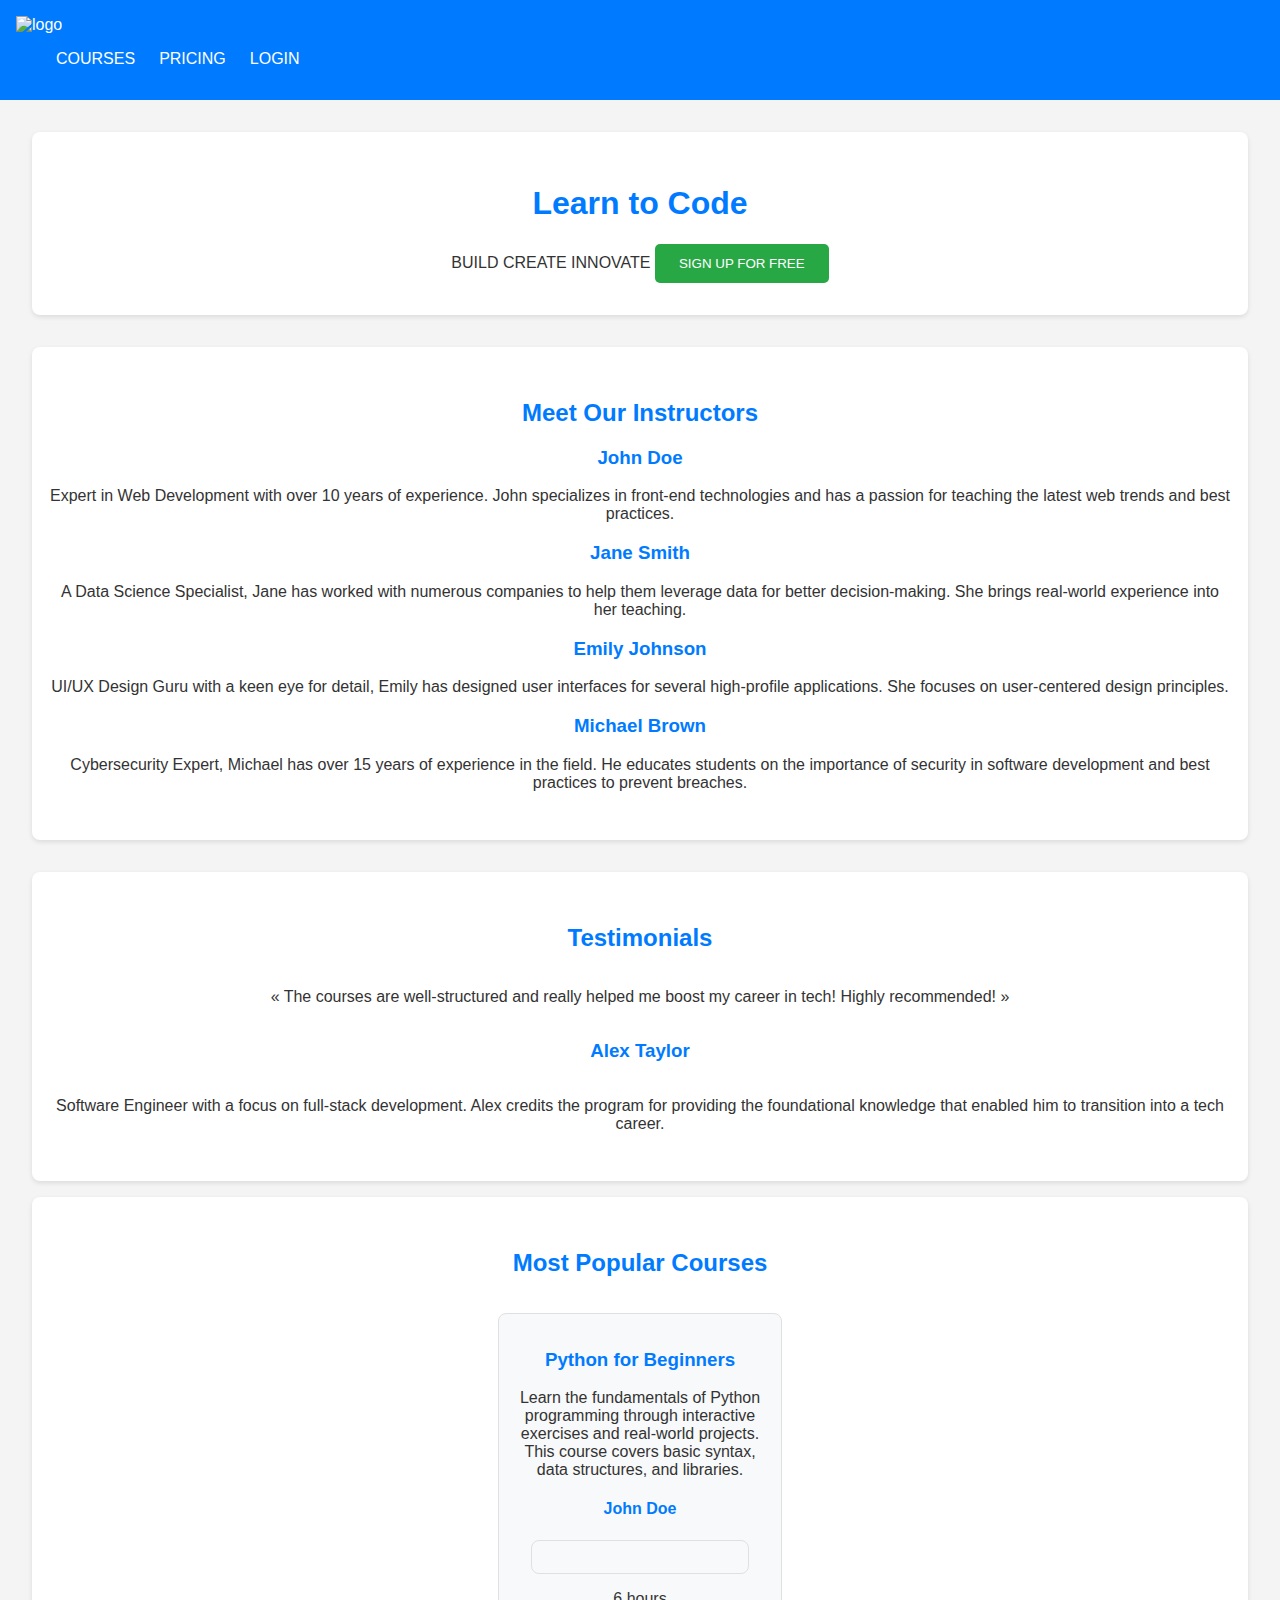
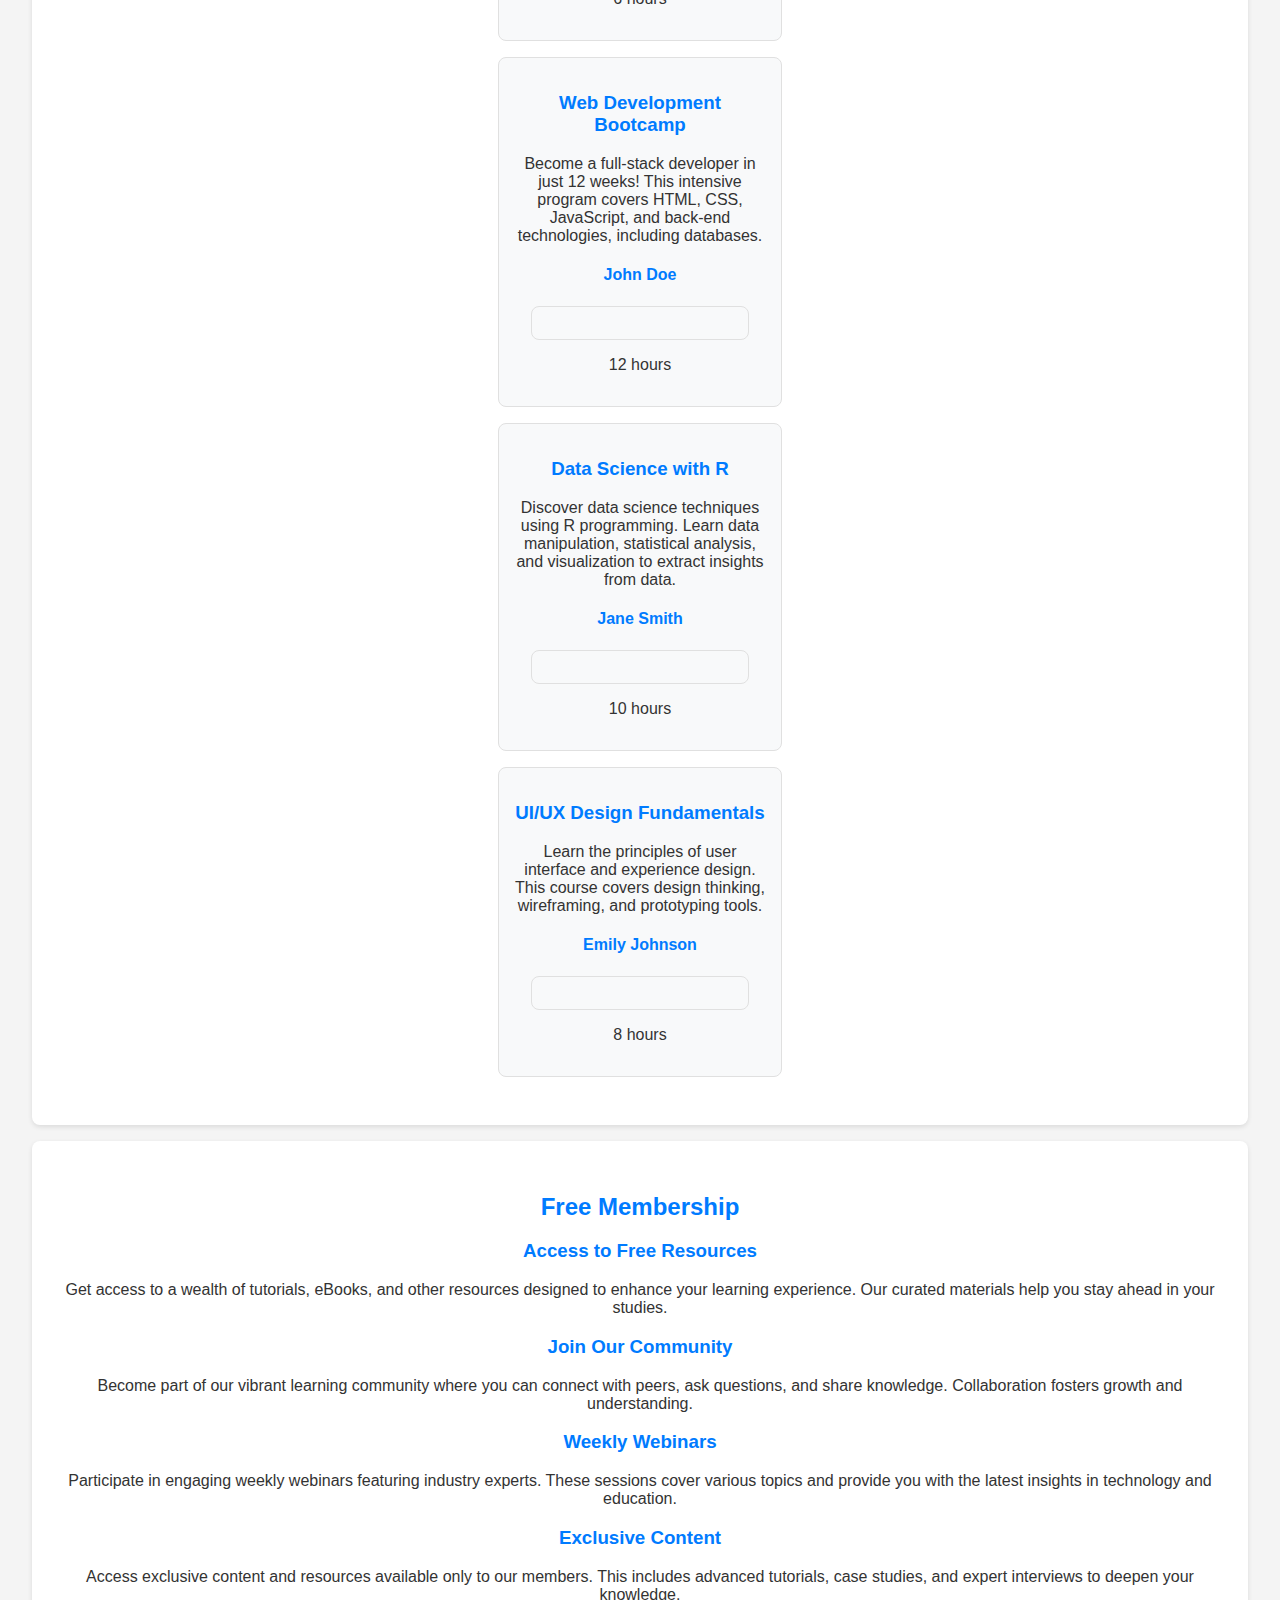
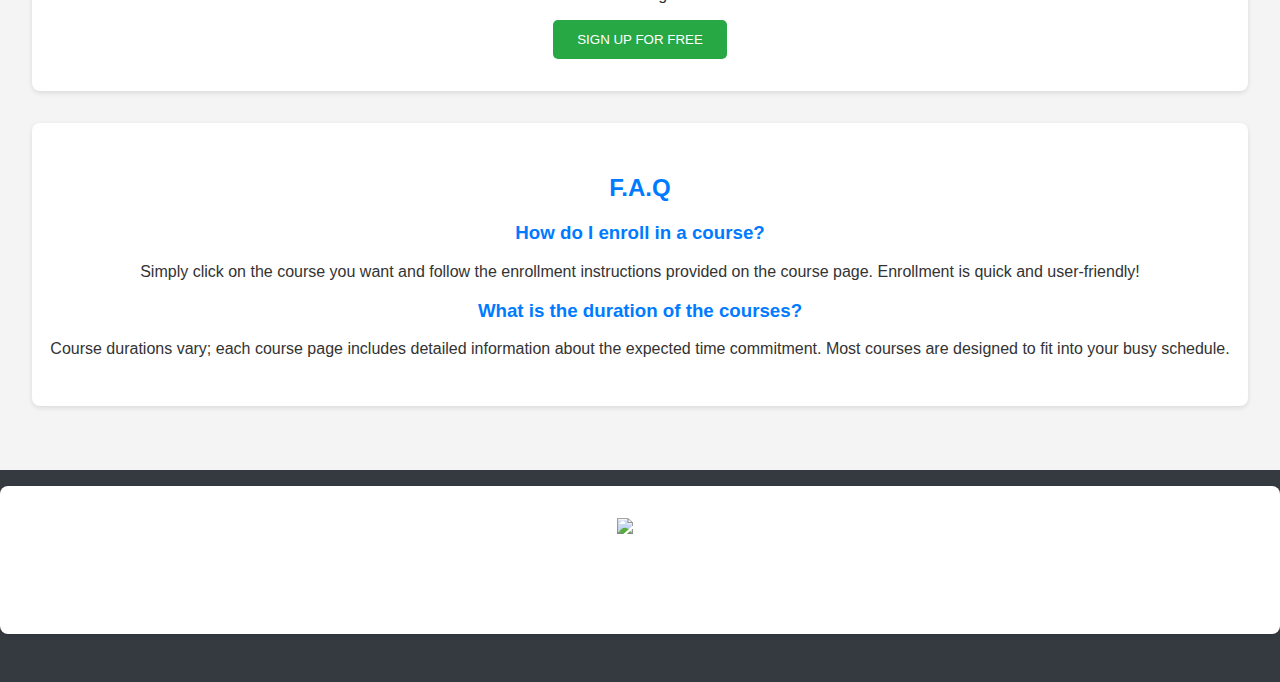
==== index.html @ 2de58767 "Add index.html and styles.css with initial styles" ====
<!DOCTYPE html>
<html lang="en">
<head>
    <meta charset="UTF-8">
    <meta name="viewport" content="width=device-width, initial-scale=1.0">
    <script src="https://kit.fontawesome.com/4a2b055604.js" crossorigin="anonymous"></script>
    <title>Software School</title>
    <link rel="stylesheet" href="styles.css"> <!-- Link to styles.css -->
</head>
<body>
    <header>
        <nav>
            <img src="https://fakeimg.pl/250x250?text=Sample+Logo" alt="logo">
            <ul>
                <li><a href="#">COURSES</a></li>
                <li><a href="#">PRICING</a></li>
                <li><a href="#">LOGIN</a></li>
            </ul>
        </nav>
    </header>

    <main>
        <section>
            <h1>Learn to Code</h1>
            <span>BUILD</span>
            <span>CREATE</span>
            <span>INNOVATE</span>
            <button class="cta-button">SIGN UP FOR FREE</button>
        </section>

        <section>
            <h2>Meet Our Instructors</h2>
            <div class="instructor-profiles">
                <div>
                    <h3>John Doe</h3>
                    <p>Expert in Web Development with over 10 years of experience. John specializes in front-end technologies and has a passion for teaching the latest web trends and best practices.</p>
                </div>
                <div>
                    <h3>Jane Smith</h3>
                    <p>A Data Science Specialist, Jane has worked with numerous companies to help them leverage data for better decision-making. She brings real-world experience into her teaching.</p>
                </div>
                <div>
                    <h3>Emily Johnson</h3>
                    <p>UI/UX Design Guru with a keen eye for detail, Emily has designed user interfaces for several high-profile applications. She focuses on user-centered design principles.</p>
                </div>
                <div>
                    <h3>Michael Brown</h3>
                    <p>Cybersecurity Expert, Michael has over 15 years of experience in the field. He educates students on the importance of security in software development and best practices to prevent breaches.</p>
                </div>
            </div>
        </section>

        <section class="testimonial">
            <h2>Testimonials</h2>
            <blockquote>« The courses are well-structured and really helped me boost my career in tech! Highly recommended! »</blockquote>
            <h3>Alex Taylor</h3>
            <p>Software Engineer with a focus on full-stack development. Alex credits the program for providing the foundational knowledge that enabled him to transition into a tech career.</p>
        </section>

        <section class="popular-tutorials">
            <h2>Most Popular Courses</h2>
            <div class="tutorials">
                <div>
                    <h3>Python for Beginners</h3>
                    <p>Learn the fundamentals of Python programming through interactive exercises and real-world projects. This course covers basic syntax, data structures, and libraries.</p>
                    <h4>John Doe</h4>
                    <div>
                        <i class="fa-solid fa-star"></i>
                        <i class="fa-solid fa-star"></i>
                        <i class="fa-solid fa-star"></i>
                        <i class="fa-solid fa-star"></i>
                        <i class="fa-solid fa-star"></i>
                    </div>
                    <p>6 hours</p>
                </div>
                <div>
                    <h3>Web Development Bootcamp</h3>
                    <p>Become a full-stack developer in just 12 weeks! This intensive program covers HTML, CSS, JavaScript, and back-end technologies, including databases.</p>
                    <h4>John Doe</h4>
                    <div>
                        <i class="fa-solid fa-star"></i>
                        <i class="fa-solid fa-star"></i>
                        <i class="fa-solid fa-star"></i>
                        <i class="fa-solid fa-star"></i>
                        <i class="fa-solid fa-star"></i>
                    </div>
                    <p>12 hours</p>
                </div>
                <div>
                    <h3>Data Science with R</h3>
                    <p>Discover data science techniques using R programming. Learn data manipulation, statistical analysis, and visualization to extract insights from data.</p>
                    <h4>Jane Smith</h4>
                    <div>
                        <i class="fa-solid fa-star"></i>
                        <i class="fa-solid fa-star"></i>
                        <i class="fa-solid fa-star"></i>
                        <i class="fa-solid fa-star"></i>
                        <i class="fa-solid fa-star"></i>
                    </div>
                    <p>10 hours</p>
                </div>
                <div>
                    <h3>UI/UX Design Fundamentals</h3>
                    <p>Learn the principles of user interface and experience design. This course covers design thinking, wireframing, and prototyping tools.</p>
                    <h4>Emily Johnson</h4>
                    <div>
                        <i class="fa-solid fa-star"></i>
                        <i class="fa-solid fa-star"></i>
                        <i class="fa-solid fa-star"></i>
                        <i class="fa-solid fa-star"></i>
                        <i class="fa-solid fa-star"></i>
                    </div>
                    <p>8 hours</p>
                </div>
            </div>
        </section>

        <section>
            <h2>Free Membership</h2>
            <div>
                <h3>Access to Free Resources</h3>
                <p>Get access to a wealth of tutorials, eBooks, and other resources designed to enhance your learning experience. Our curated materials help you stay ahead in your studies.</p>
            </div>
            <div>
                <h3>Join Our Community</h3>
                <p>Become part of our vibrant learning community where you can connect with peers, ask questions, and share knowledge. Collaboration fosters growth and understanding.</p>
            </div>
            <div>
                <h3>Weekly Webinars</h3>
                <p>Participate in engaging weekly webinars featuring industry experts. These sessions cover various topics and provide you with the latest insights in technology and education.</p>
            </div>
            <div>
                <h3>Exclusive Content</h3>
                <p>Access exclusive content and resources available only to our members. This includes advanced tutorials, case studies, and expert interviews to deepen your knowledge.</p>
            </div>
            <button class="cta-button">SIGN UP FOR FREE</button>
        </section>

        <section>
            <h2>F.A.Q</h2>
            <div>
                <div>
                    <h3>How do I enroll in a course?</h3>
                    <p>Simply click on the course you want and follow the enrollment instructions provided on the course page. Enrollment is quick and user-friendly!</p>
                </div>
                <div>
                    <h3>What is the duration of the courses?</h3>
                    <p>Course durations vary; each course page includes detailed information about the expected time commitment. Most courses are designed to fit into your busy schedule.</p>
                </div>
            </div>
        </section>
    </main>

    <footer>
        <section>
            <div>
                <img src="https://fakeimg.pl/250x250?text=Sample+Logo" alt="logo">
                <div class="social-icons">
                    <i class="fa-brands fa-facebook"></i>
                    <i class="fa-brands fa-twitter"></i>
                    <i class="fa-brands fa-instagram"></i>
                </div>
            </div>
            <p>© Software School 2020</p>
        </section>
    </footer>
</body>
</html>
---- styles.css ----
/* Global Styles */
body {
    font-family: 'Source Sans Pro', sans-serif;
    margin: 0;
    padding: 0;
    background-color: #f4f4f4;
    color: #333;
}

h1, h2, h3, h4 {
    color: #007bff; /* Heading color */
}

/* Header Styles */
header {
    display: flex;
    justify-content: space-between;
    align-items: center;
    padding: 1rem;
    background-color: #007bff; /* Header background */
    color: white;
}

nav ul {
    list-style: none;
    display: flex;
    gap: 1.5rem;
}

nav a {
    text-decoration: none;
    color: white; /* Links color */
    transition: color 0.3s;
}

nav a:hover {
    color: #f8f9fa; /* Hover color */
}

/* Main Section Styles */
main {
    padding: 2rem;
}

/* Section Styles */
section {
    padding: 2rem 1rem;
    text-align: center;
    background-color: white;
    border-radius: 8px;
    box-shadow: 0 2px 5px rgba(0, 0, 0, 0.1);
    margin-bottom: 2rem;
}

/* Call to Action Button Styles */
.cta-button {
    background-color: #28a745; /* Button background */
    color: white;
    padding: 0.75rem 1.5rem;
    border: none;
    border-radius: 5px;
    cursor: pointer;
    transition: background-color 0.3s, transform 0.2s;
}

.cta-button:hover {
    background-color: #218838; /* Button hover color */
    transform: scale(1.05); /* Scaling effect */
}

/* Testimonial and Popular Courses Styles */
.testimonial, .popular-tutorials {
    display: flex;
    flex-direction: column;
    align-items: center;
    margin: 1rem 0;
}

.popular-tutorials {
    flex-wrap: wrap;
}

.tutorials div {
    max-width: 250px;
    margin: 1rem;
    padding: 1rem;
    border: 1px solid #e0e0e0;
    border-radius: 8px;
    background-color: #f8f9fa; /* Light background for tutorials */
    transition: transform 0.2s;
}

.tutorials div:hover {
    transform: scale(1.03); /* Hover scaling for tutorial boxes */
}

/* Footer Styles */
footer {
    background-color: #343a40; /* Footer background */
    color: white;
    text-align: center;
    padding: 1rem 0;
}

/* Social Icons Styles */
.social-icons {
    display: flex;
    justify-content: center;
    gap: 1rem;
    margin: 1rem 0;
}

.social-icons i {
    color: white; /* Icon color */
    transition: color 0.3s;
}

.social-icons i:hover {
    color: #007bff; /* Icon hover effect */
}

/* Responsive Styles */
@media (max-width: 600px) {
    header {
        flex-direction: column;
        align-items: flex-start;
    }

    nav ul {
        flex-direction: column;
        gap: 0.5rem;
    }

    .tutorials {
        flex-direction: column;
        align-items: center;
    }
}
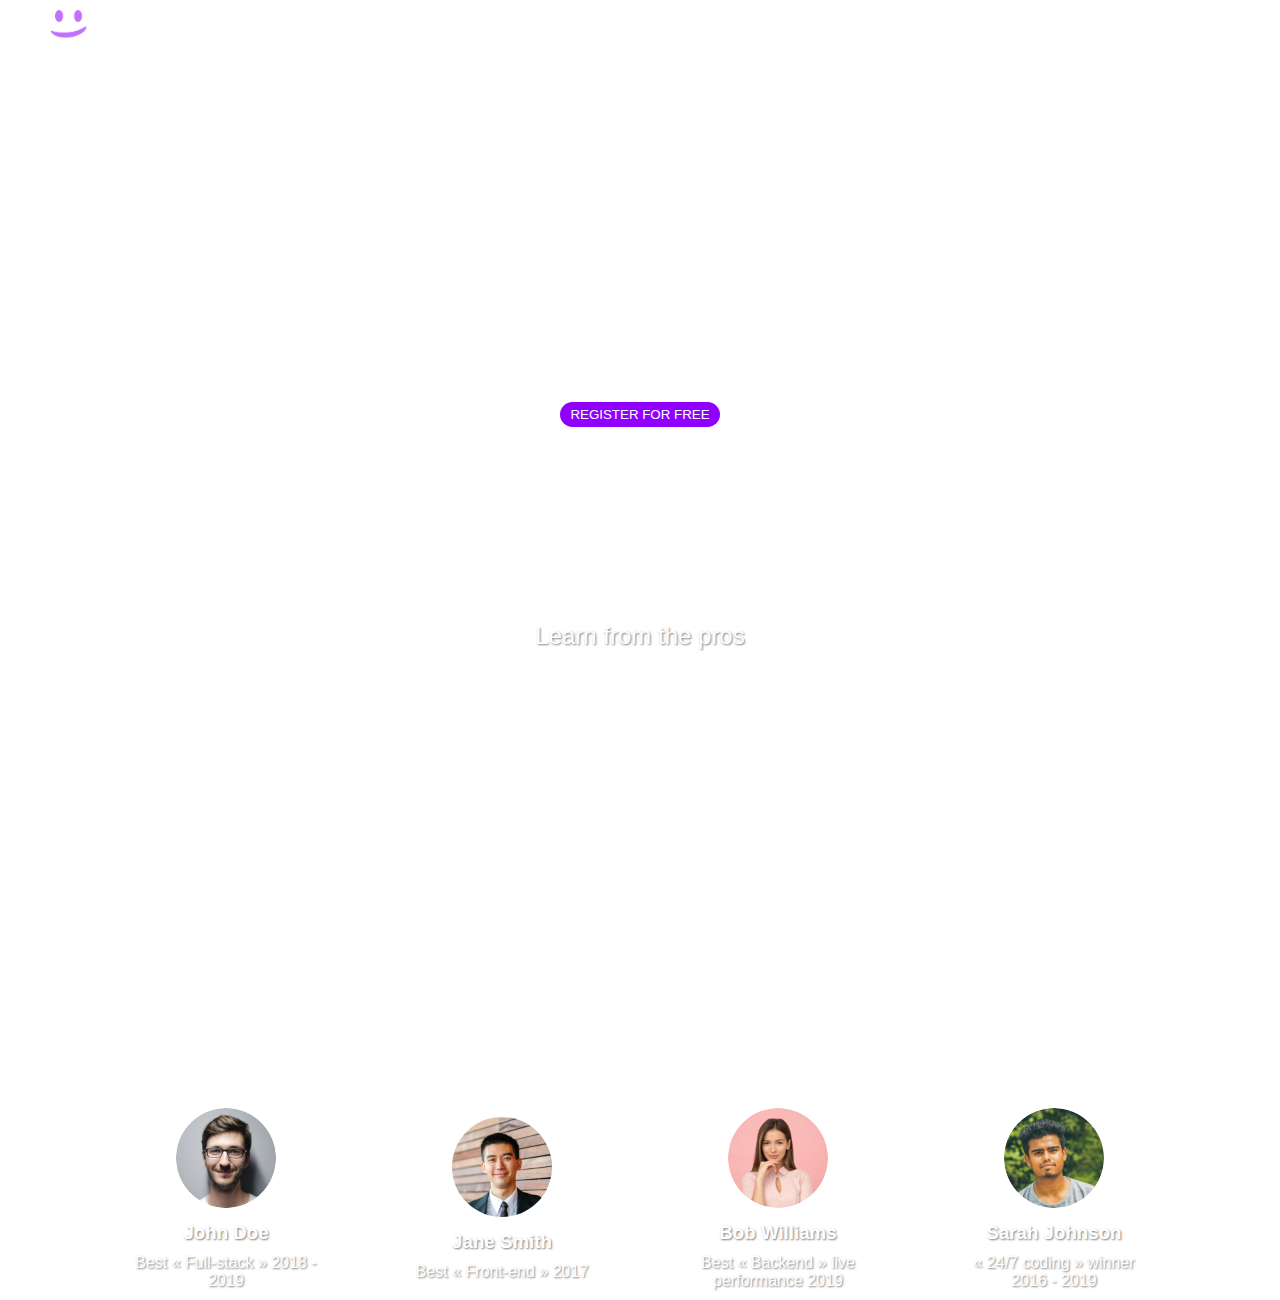
==== commit f4dd99af: "Add styles.css for project" ====
--- a/index.html
+++ b/index.html
@@ -1,168 +1,115 @@
 <!DOCTYPE html>
+
 <html lang="en">
+
 <head>
-    <meta charset="UTF-8">
-    <meta name="viewport" content="width=device-width, initial-scale=1.0">
-    <script src="https://kit.fontawesome.com/4a2b055604.js" crossorigin="anonymous"></script>
-    <title>Software School</title>
-    <link rel="stylesheet" href="styles.css"> <!-- Link to styles.css -->
+
+<meta charset="UTF-8">
+
+<meta name="viewport" content="width=device-width, initial-scale=1.0">
+
+<title>Software School</title>
+
+<link rel="stylesheet" href="https://cdnjs.cloudflare.com/ajax/libs/font-awesome/6.1.1/css/all.min.css">
+<link rel="stylesheet" href="styles.css">
 </head>
+
 <body>
-    <header>
-        <nav>
-            <img src="https://fakeimg.pl/250x250?text=Sample+Logo" alt="logo">
-            <ul>
-                <li><a href="#">COURSES</a></li>
-                <li><a href="#">PRICING</a></li>
-                <li><a href="#">LOGIN</a></li>
-            </ul>
-        </nav>
-    </header>
 
-    <main>
-        <section>
-            <h1>Learn to Code</h1>
-            <span>BUILD</span>
-            <span>CREATE</span>
-            <span>INNOVATE</span>
-            <button class="cta-button">SIGN UP FOR FREE</button>
-        </section>
+<header>
 
-        <section>
-            <h2>Meet Our Instructors</h2>
-            <div class="instructor-profiles">
-                <div>
-                    <h3>John Doe</h3>
-                    <p>Expert in Web Development with over 10 years of experience. John specializes in front-end technologies and has a passion for teaching the latest web trends and best practices.</p>
-                </div>
-                <div>
-                    <h3>Jane Smith</h3>
-                    <p>A Data Science Specialist, Jane has worked with numerous companies to help them leverage data for better decision-making. She brings real-world experience into her teaching.</p>
-                </div>
-                <div>
-                    <h3>Emily Johnson</h3>
-                    <p>UI/UX Design Guru with a keen eye for detail, Emily has designed user interfaces for several high-profile applications. She focuses on user-centered design principles.</p>
-                </div>
-                <div>
-                    <h3>Michael Brown</h3>
-                    <p>Cybersecurity Expert, Michael has over 15 years of experience in the field. He educates students on the importance of security in software development and best practices to prevent breaches.</p>
-                </div>
-            </div>
-        </section>
+<div class="logo">
 
-        <section class="testimonial">
-            <h2>Testimonials</h2>
-            <blockquote>« The courses are well-structured and really helped me boost my career in tech! Highly recommended! »</blockquote>
-            <h3>Alex Taylor</h3>
-            <p>Software Engineer with a focus on full-stack development. Alex credits the program for providing the foundational knowledge that enabled him to transition into a tech career.</p>
-        </section>
+<img src="images/smile.png" alt=" logo for softwareschool">
 
-        <section class="popular-tutorials">
-            <h2>Most Popular Courses</h2>
-            <div class="tutorials">
-                <div>
-                    <h3>Python for Beginners</h3>
-                    <p>Learn the fundamentals of Python programming through interactive exercises and real-world projects. This course covers basic syntax, data structures, and libraries.</p>
-                    <h4>John Doe</h4>
-                    <div>
-                        <i class="fa-solid fa-star"></i>
-                        <i class="fa-solid fa-star"></i>
-                        <i class="fa-solid fa-star"></i>
-                        <i class="fa-solid fa-star"></i>
-                        <i class="fa-solid fa-star"></i>
-                    </div>
-                    <p>6 hours</p>
-                </div>
-                <div>
-                    <h3>Web Development Bootcamp</h3>
-                    <p>Become a full-stack developer in just 12 weeks! This intensive program covers HTML, CSS, JavaScript, and back-end technologies, including databases.</p>
-                    <h4>John Doe</h4>
-                    <div>
-                        <i class="fa-solid fa-star"></i>
-                        <i class="fa-solid fa-star"></i>
-                        <i class="fa-solid fa-star"></i>
-                        <i class="fa-solid fa-star"></i>
-                        <i class="fa-solid fa-star"></i>
-                    </div>
-                    <p>12 hours</p>
-                </div>
-                <div>
-                    <h3>Data Science with R</h3>
-                    <p>Discover data science techniques using R programming. Learn data manipulation, statistical analysis, and visualization to extract insights from data.</p>
-                    <h4>Jane Smith</h4>
-                    <div>
-                        <i class="fa-solid fa-star"></i>
-                        <i class="fa-solid fa-star"></i>
-                        <i class="fa-solid fa-star"></i>
-                        <i class="fa-solid fa-star"></i>
-                        <i class="fa-solid fa-star"></i>
-                    </div>
-                    <p>10 hours</p>
-                </div>
-                <div>
-                    <h3>UI/UX Design Fundamentals</h3>
-                    <p>Learn the principles of user interface and experience design. This course covers design thinking, wireframing, and prototyping tools.</p>
-                    <h4>Emily Johnson</h4>
-                    <div>
-                        <i class="fa-solid fa-star"></i>
-                        <i class="fa-solid fa-star"></i>
-                        <i class="fa-solid fa-star"></i>
-                        <i class="fa-solid fa-star"></i>
-                        <i class="fa-solid fa-star"></i>
-                    </div>
-                    <p>8 hours</p>
-                </div>
-            </div>
-        </section>
+<h1>Software School</h1>
 
-        <section>
-            <h2>Free Membership</h2>
-            <div>
-                <h3>Access to Free Resources</h3>
-                <p>Get access to a wealth of tutorials, eBooks, and other resources designed to enhance your learning experience. Our curated materials help you stay ahead in your studies.</p>
-            </div>
-            <div>
-                <h3>Join Our Community</h3>
-                <p>Become part of our vibrant learning community where you can connect with peers, ask questions, and share knowledge. Collaboration fosters growth and understanding.</p>
-            </div>
-            <div>
-                <h3>Weekly Webinars</h3>
-                <p>Participate in engaging weekly webinars featuring industry experts. These sessions cover various topics and provide you with the latest insights in technology and education.</p>
-            </div>
-            <div>
-                <h3>Exclusive Content</h3>
-                <p>Access exclusive content and resources available only to our members. This includes advanced tutorials, case studies, and expert interviews to deepen your knowledge.</p>
-            </div>
-            <button class="cta-button">SIGN UP FOR FREE</button>
-        </section>
+</div>
 
-        <section>
-            <h2>F.A.Q</h2>
-            <div>
-                <div>
-                    <h3>How do I enroll in a course?</h3>
-                    <p>Simply click on the course you want and follow the enrollment instructions provided on the course page. Enrollment is quick and user-friendly!</p>
-                </div>
-                <div>
-                    <h3>What is the duration of the courses?</h3>
-                    <p>Course durations vary; each course page includes detailed information about the expected time commitment. Most courses are designed to fit into your busy schedule.</p>
-                </div>
-            </div>
-        </section>
-    </main>
+<nav>
 
-    <footer>
-        <section>
-            <div>
-                <img src="https://fakeimg.pl/250x250?text=Sample+Logo" alt="logo">
-                <div class="social-icons">
-                    <i class="fa-brands fa-facebook"></i>
-                    <i class="fa-brands fa-twitter"></i>
-                    <i class="fa-brands fa-instagram"></i>
-                </div>
-            </div>
-            <p>© Software School 2020</p>
-        </section>
-    </footer>
+<ul>
+
+<li><a href="#">COURSES</a></li>
+
+<li><a href="#">PRICING</a></li>
+
+<li><a href="#">LOGIN</a></li>
+
+</ul>
+
+</nav>
+
+</header>
+
+<main>
+
+<section class="hero">
+
+<h1>Get schooled</h1>
+
+<div class="hero-actions">
+
+<span>CODE</span>
+
+<span>DEBUG</span>
+
+<span>DEPLOY</span>
+
+</div>
+
+<button class="register-btn">REGISTER FOR FREE</button>
+
+<div class="learn">Learn from the pros</div>
+
+</section>
+
+<section class="instructors">
+
+<div class="instructor">
+
+<img src="images/1.png" alt="Instructor Image">
+
+<h3>John Doe</h3>
+
+<p>Best « Full-stack » 2018 - 2019</p>
+
+</div>
+
+<div class="instructor">
+
+<img src="images/2.png" alt="Instructor Image">
+
+<h3>Jane Smith</h3>
+
+<p>Best « Front-end » 2017</p>
+
+</div>
+
+<div class="instructor">
+
+<img src="images/3.png" alt="Instructor Image">
+
+<h3>Bob Williams</h3>
+
+<p>Best « Backend » live performance 2019</p>
+
+</div>
+
+<div class="instructor">
+
+<img src="images/4.png" alt="Instructor Image">
+
+<h3>Sarah Johnson</h3>
+
+<p>« 24/7 coding » winner 2016 - 2019</p>
+
+</div>
+
+</section>
+
+</main>
+
 </body>
+
 </html>--- a/styles.css
+++ b/styles.css
@@ -1,138 +1,138 @@
-/* Global Styles */
+/* CSS styles */
 body {
-    font-family: 'Source Sans Pro', sans-serif;
-    margin: 0;
-    padding: 0;
-    background-color: #f4f4f4;
-    color: #333;
+  font-family: Arial, sans-serif;
+  margin: 0;
+  padding: 0;
 }
 
-h1, h2, h3, h4 {
-    color: #007bff; /* Heading color */
+header {
+  position: absolute;
+  top: -20px;
+  left: 0;
+  width: 100%;
+  display: flex;
+  justify-content: space-between;
+  align-items: center;
+  padding: 20px 50px;
+  background-color: none;
+  color: #fff;
+  z-index: 1;
 }
 
-/* Header Styles */
-header {
-    display: flex;
-    justify-content: space-between;
-    align-items: center;
-    padding: 1rem;
-    background-color: #007bff; /* Header background */
-    color: white;
+.logo {
+  font-size: 10px;
+  display: flex;
+  align-items: center;
+  color: #fff;
+}
+
+.logo img {
+  height: 30px;
+  margin-right: 10px;
 }
 
 nav ul {
-    list-style: none;
-    display: flex;
-    gap: 1.5rem;
+  list-style-type: none;
+  display: flex;
+  margin: 0;
+  padding: 0;
 }
 
-nav a {
-    text-decoration: none;
-    color: white; /* Links color */
-    transition: color 0.3s;
+nav ul li {
+  margin-right: 60px;
 }
 
-nav a:hover {
-    color: #f8f9fa; /* Hover color */
+nav ul li a {
+  margin-left: 40px;
+  color: #fff;
+  text-decoration: none;
+  font-size: 10px;
+  font-weight: bold;
+  text-transform: uppercase;
 }
 
-/* Main Section Styles */
-main {
-    padding: 2rem;
+.hero {
+  position: relative;
+  background-image: url("images/object.png");
+  background-size: cover;
+  background-position: center;
+  background-repeat: no-repeat;
+  padding: 200px 50px;
+  text-align: center;
+  color: #fff;
+  height: 600px;
+  display: flex;
+  flex-direction: column;
+  justify-content: center;
+  align-items: center;
 }
 
-/* Section Styles */
-section {
-    padding: 2rem 1rem;
-    text-align: center;
-    background-color: white;
-    border-radius: 8px;
-    box-shadow: 0 2px 5px rgba(0, 0, 0, 0.1);
-    margin-bottom: 2rem;
+.hero h1 {
+  font-size: 100px;
+  margin-bottom: 15px;
+  margin-right: 70px;
 }
 
-/* Call to Action Button Styles */
-.cta-button {
-    background-color: #28a745; /* Button background */
-    color: white;
-    padding: 0.75rem 1.5rem;
-    border: none;
-    border-radius: 5px;
-    cursor: pointer;
-    transition: background-color 0.3s, transform 0.2s;
+.hero-actions {
+  margin-bottom: 20px;
+  font-size: 10px;
 }
 
-.cta-button:hover {
-    background-color: #218838; /* Button hover color */
-    transform: scale(1.05); /* Scaling effect */
+.hero-actions span {
+  background-color: transparent;
+  color: #fff;
+  padding: 10px 20px;
+  margin-right: 10px;
+  border-radius: 5px;
 }
 
-/* Testimonial and Popular Courses Styles */
-.testimonial, .popular-tutorials {
-    display: flex;
-    flex-direction: column;
-    align-items: center;
-    margin: 1rem 0;
+.register-btn {
+  background-color: #8f00ff;
+  color: #fff;
+  border: none;
+  margin-bottom: 400px;
+  padding: 5px 10px;
+  border-radius: 20px;
+  cursor: pointer;
 }
 
-.popular-tutorials {
-    flex-wrap: wrap;
+.learn {
+  background-color: transparent;
+  position: absolute;
+  bottom: 350px;
+  left: 50%;
+  transform: translateX(-50%);
+  font-size: 24px;
+  color: #fff;
+  text-shadow: 1px 1px 2px rgba(0, 0, 0, 0.5);
 }
 
-.tutorials div {
-    max-width: 250px;
-    margin: 1rem;
-    padding: 1rem;
-    border: 1px solid #e0e0e0;
-    border-radius: 8px;
-    background-color: #f8f9fa; /* Light background for tutorials */
-    transition: transform 0.2s;
+.instructors {
+  position: absolute;
+  bottom: -400px;
+  left: 50px;
+  right: 50px;
+  display: flex;
+  justify-content: space-evenly;
+  align-items: center;
 }
 
-.tutorials div:hover {
-    transform: scale(1.03); /* Hover scaling for tutorial boxes */
+.instructor {
+  position: relative;
+  width: 200px;
+  text-align: center;
 }
 
-/* Footer Styles */
-footer {
-    background-color: #343a40; /* Footer background */
-    color: white;
-    text-align: center;
-    padding: 1rem 0;
+.instructor img {
+  width: 100px;
+  height: 100px;
+  border-radius: 50%;
+  object-fit: cover;
 }
 
-/* Social Icons Styles */
-.social-icons {
-    display: flex;
-    justify-content: center;
-    gap: 1rem;
-    margin: 1rem 0;
-}
-
-.social-icons i {
-    color: white; /* Icon color */
-    transition: color 0.3s;
-}
-
-.social-icons i:hover {
-    color: #007bff; /* Icon hover effect */
-}
-
-/* Responsive Styles */
-@media (max-width: 600px) {
-    header {
-        flex-direction: column;
-        align-items: flex-start;
-    }
-
-    nav ul {
-        flex-direction: column;
-        gap: 0.5rem;
-    }
-
-    .tutorials {
-        flex-direction: column;
-        align-items: center;
-    }
+.instructor h3,
+.instructor p {
+  margin: 10px 0;
+  color: #fff;
+  text-shadow: 1px 1px 2px rgba(0, 0, 0, 0.5);
 }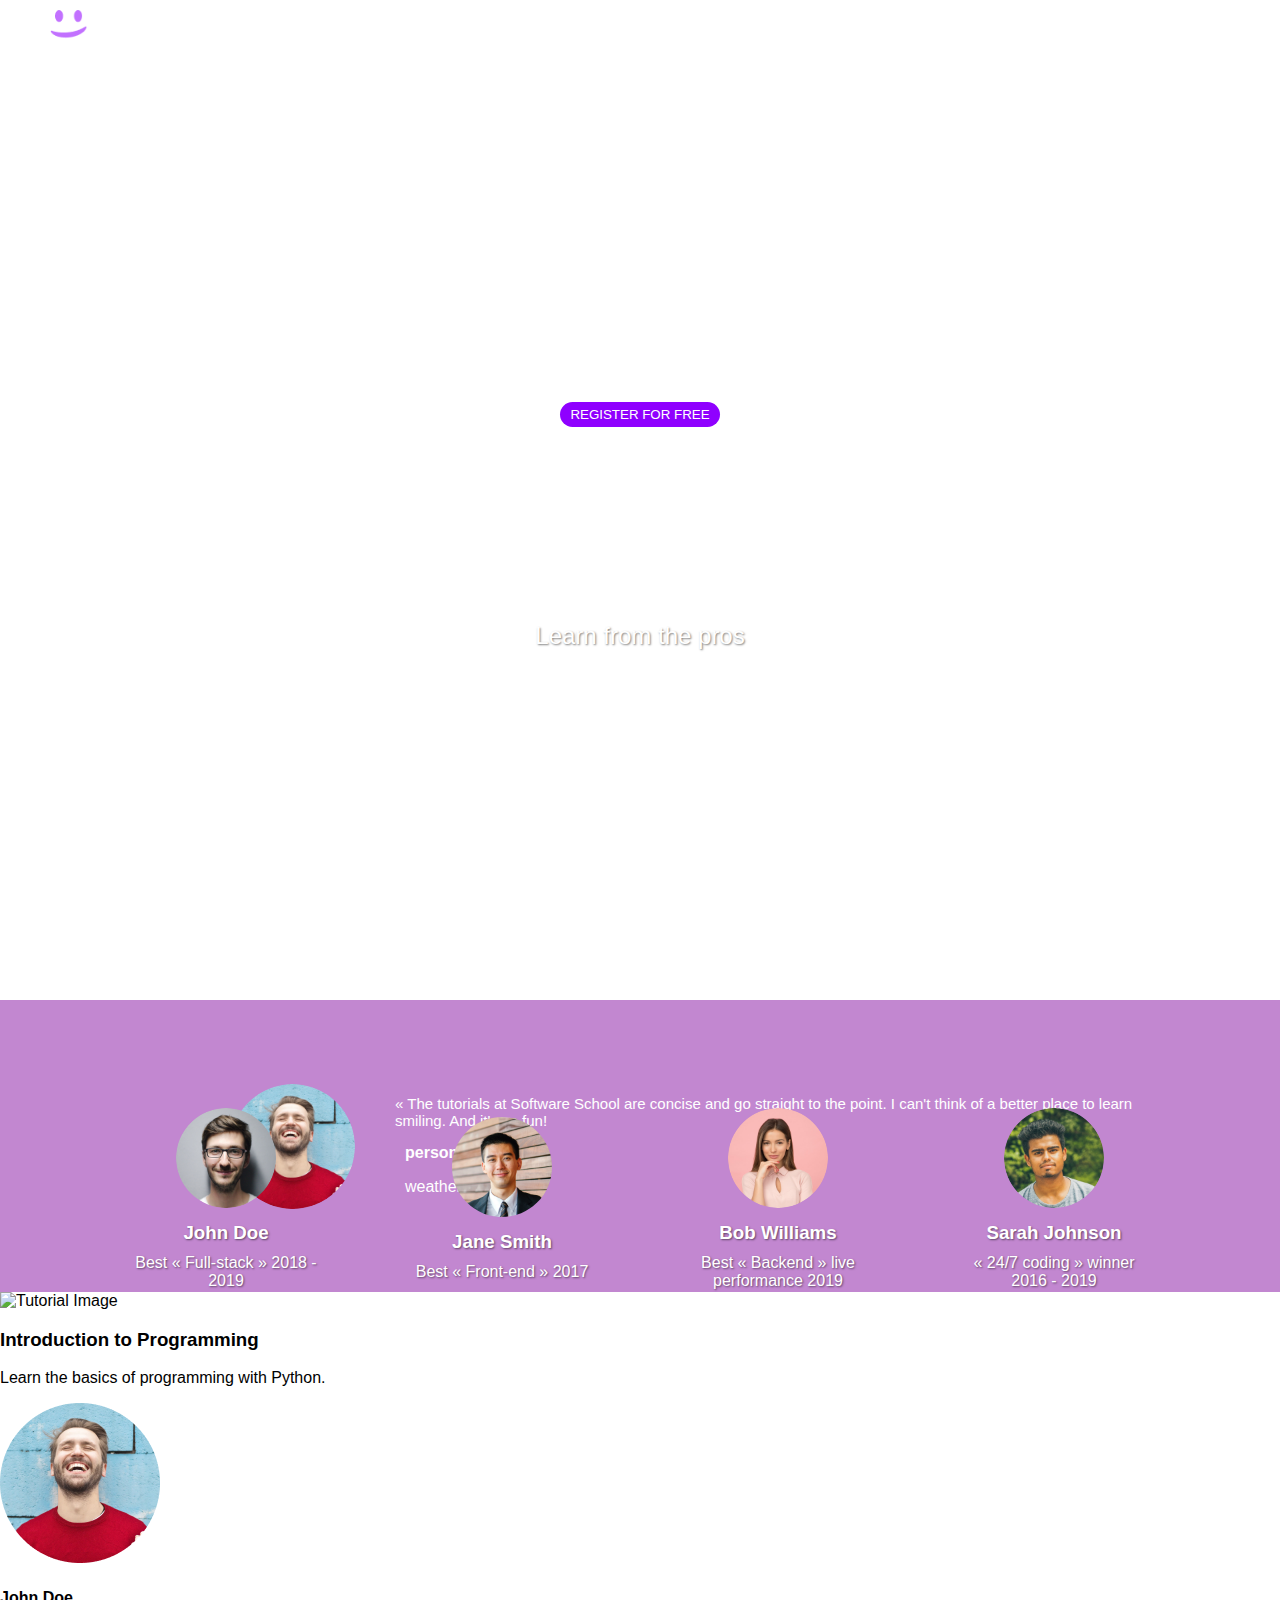
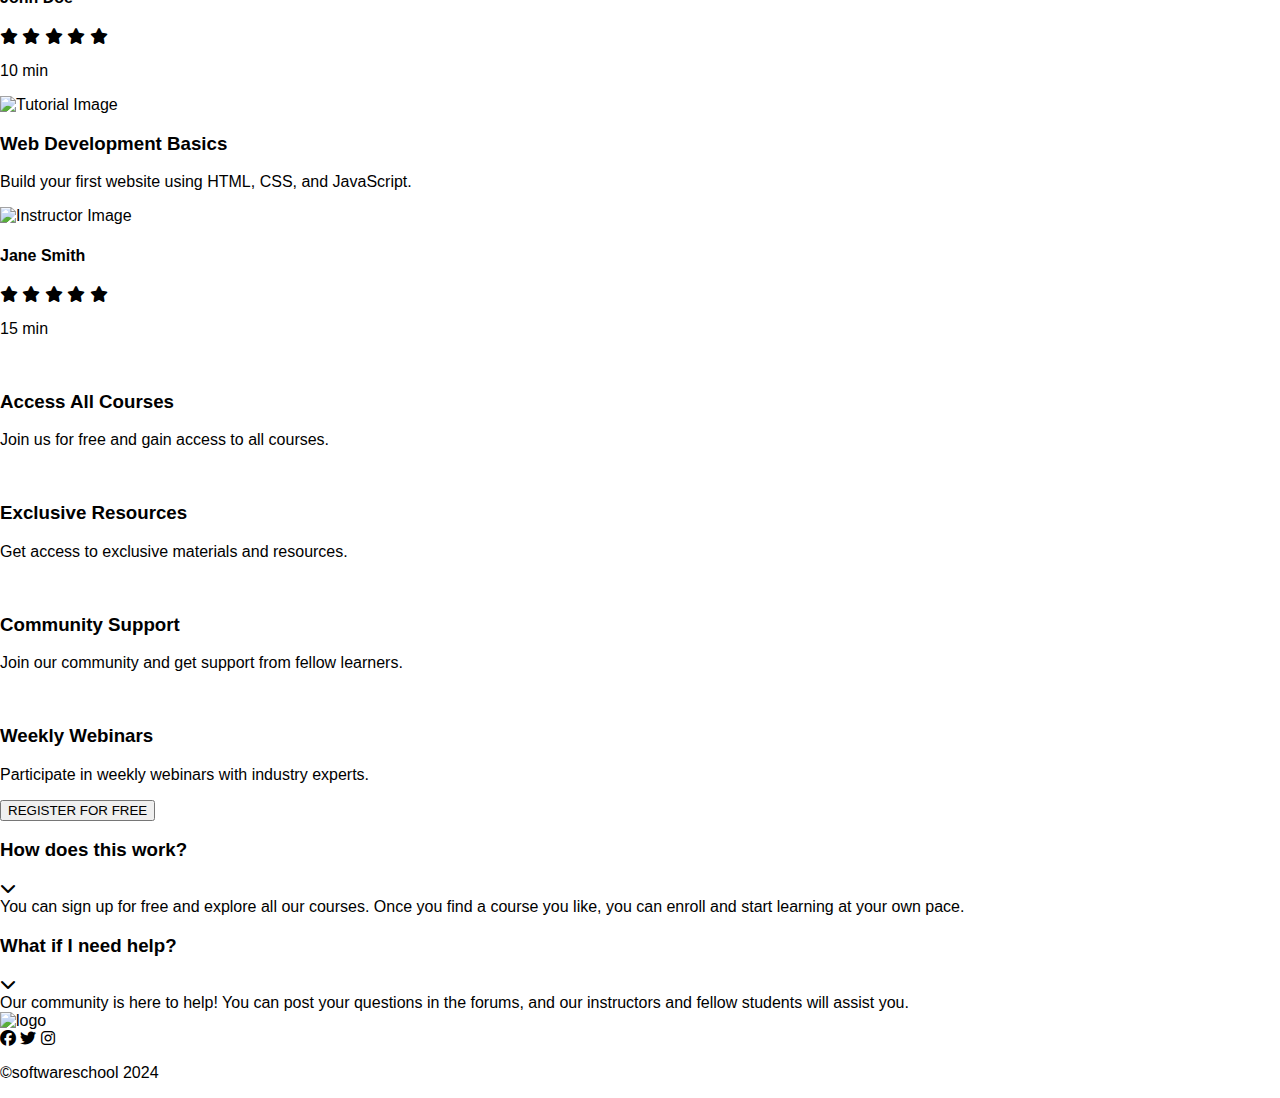
==== commit 247d7af9: "add updated styles.css" ====
--- a/index.html
+++ b/index.html
@@ -1,115 +1,163 @@
 <!DOCTYPE html>
-
 <html lang="en">
-
 <head>
-
-<meta charset="UTF-8">
-
-<meta name="viewport" content="width=device-width, initial-scale=1.0">
-
-<title>Software School</title>
-
-<link rel="stylesheet" href="https://cdnjs.cloudflare.com/ajax/libs/font-awesome/6.1.1/css/all.min.css">
-<link rel="stylesheet" href="styles.css">
+    <meta charset="UTF-8">
+    <meta name="viewport" content="width=device-width, initial-scale=1.0">
+    <title>Software School</title>
+    <link rel="stylesheet" href="https://cdnjs.cloudflare.com/ajax/libs/font-awesome/6.1.1/css/all.min.css">
+    <link rel="stylesheet" href="styles.css">
 </head>
-
 <body>
-
-<header>
-
-<div class="logo">
-
-<img src="images/smile.png" alt=" logo for softwareschool">
-
-<h1>Software School</h1>
-
-</div>
-
-<nav>
-
-<ul>
-
-<li><a href="#">COURSES</a></li>
-
-<li><a href="#">PRICING</a></li>
-
-<li><a href="#">LOGIN</a></li>
-
-</ul>
-
-</nav>
-
-</header>
-
-<main>
-
-<section class="hero">
-
-<h1>Get schooled</h1>
-
-<div class="hero-actions">
-
-<span>CODE</span>
-
-<span>DEBUG</span>
-
-<span>DEPLOY</span>
-
-</div>
-
-<button class="register-btn">REGISTER FOR FREE</button>
-
-<div class="learn">Learn from the pros</div>
-
-</section>
-
-<section class="instructors">
-
-<div class="instructor">
-
-<img src="images/1.png" alt="Instructor Image">
-
-<h3>John Doe</h3>
-
-<p>Best « Full-stack » 2018 - 2019</p>
-
-</div>
-
-<div class="instructor">
-
-<img src="images/2.png" alt="Instructor Image">
-
-<h3>Jane Smith</h3>
-
-<p>Best « Front-end » 2017</p>
-
-</div>
-
-<div class="instructor">
-
-<img src="images/3.png" alt="Instructor Image">
-
-<h3>Bob Williams</h3>
-
-<p>Best « Backend » live performance 2019</p>
-
-</div>
-
-<div class="instructor">
-
-<img src="images/4.png" alt="Instructor Image">
-
-<h3>Sarah Johnson</h3>
-
-<p>« 24/7 coding » winner 2016 - 2019</p>
-
-</div>
-
-</section>
-
-</main>
-
+    <header>
+        <div class="logo">
+            <img src="images/smile.png" alt="logo for softwareschool">
+            <h1>Software School</h1>
+        </div>
+        <nav>
+            <ul>
+                <li><a href="#">COURSES</a></li>
+                <li><a href="#">PRICING</a></li>
+                <li><a href="#">LOGIN</a></li>
+            </ul>
+        </nav>
+    </header>
+    <main>
+        <section class="hero">
+            <h1>Get schooled</h1>
+            <div class="hero-actions">
+                <span>CODE</span>
+                <span>DEBUG</span>
+                <span>DEPLOY</span>
+            </div>
+            <button class="register-btn">REGISTER FOR FREE</button>
+            <div class="learn">Learn from the pros</div>
+        </section>
+        <section>
+            <div class="quote-container">
+                <img class="profile-image" src="images/5.png" alt="image">
+                <div>
+                    <blockquote class="quote-text">« The tutorials at Software School are concise and go straight to the point. I can't think of a better place to learn smiling. And it's so fun!</blockquote>
+                    <h3 class="person-name">person name</h3>
+                    <p class="weather-presenter">weather-presenter</p>
+                </div>
+            </div>
+        </section>
+        <section class="instructors">
+            <div class="instructor">
+                <img src="images/1.png" alt="Instructor Image">
+                <h3>John Doe</h3>
+                <p>Best « Full-stack » 2018 - 2019</p>
+            </div>
+            <div class="instructor">
+                <img src="images/2.png" alt="Instructor Image">
+                <h3>Jane Smith</h3>
+                <p>Best « Front-end » 2017</p>
+            </div>
+            <div class="instructor">
+                <img src="images/3.png" alt="Instructor Image">
+                <h3>Bob Williams</h3>
+                <p>Best « Backend » live performance 2019</p>
+            </div>
+            <div class="instructor">
+                <img src="images/4.png" alt="Instructor Image">
+                <h3>Sarah Johnson</h3>
+                <p>« 24/7 coding » winner 2016 - 2019</p>
+            </div>
+        </section>
+        <section>
+            <div class="tutorial-container">
+                <img class="tutorial-image" src="./images/tutorial1.png" alt="Tutorial Image">
+                <h3 class="tutorial-title">Introduction to Programming</h3>
+                <p class="tutorial-description">Learn the basics of programming with Python.</p>
+                <div class="instructor-info">
+                    <img class="instructor-image" src="./images/5.png" alt="Instructor Image">
+                    <h4 class="instructor-name">John Doe</h4>
+                </div>
+                <div class="rating">
+                    <i class="fa-solid fa-star"></i>
+                    <i class="fa-solid fa-star"></i>
+                    <i class="fa-solid fa-star"></i>
+                    <i class="fa-solid fa-star"></i>
+                    <i class="fa-solid fa-star"></i>
+                </div>
+                <p class="duration">10 min</p>
+            </div>
+            <div class="tutorial-container">
+                <img class="tutorial-image" src="./images/tutorial2.png" alt="Tutorial Image">
+                <h3 class="tutorial-title">Web Development Basics</h3>
+                <p class="tutorial-description">Build your first website using HTML, CSS, and JavaScript.</p>
+                <div class="instructor-info">
+                    <img class="instructor-image" src="./images/instructor2.png" alt="Instructor Image">
+                    <h4 class="instructor-name">Jane Smith</h4>
+                </div>
+                <div class="rating">
+                    <i class="fa-solid fa-star"></i>
+                    <i class="fa-solid fa-star"></i>
+                    <i class="fa-solid fa-star"></i>
+                    <i class="fa-solid fa-star"></i>
+                    <i class="fa-solid fa-star"></i>
+                </div>
+                <p class="duration">15 min</p>
+            </div>
+            <!-- Add more tutorial containers here -->
+        </section>
+        <section class="membership-container">
+            <div class="membership-item">
+                <img class="membership-icon" src="./images/smile.svg" alt="">
+                <h3 class="membership-title">Access All Courses</h3>
+                <p class="membership-description">Join us for free and gain access to all courses.</p>
+            </div>
+            <div class="membership-item">
+                <img class="membership-icon" src="./images/smile.svg" alt="">
+                <h3 class="membership-title">Exclusive Resources</h3>
+                <p class="membership-description">Get access to exclusive materials and resources.</p>
+            </div>
+            <div class="membership-item">
+                <img class="membership-icon" src="./images/smile.svg" alt="">
+                <h3 class="membership-title">Community Support</h3>
+                <p class="membership-description">Join our community and get support from fellow learners.</p>
+            </div>
+            <div class="membership-item">
+                <img class="membership-icon" src="./images/smile.svg" alt="">
+                <h3 class="membership-title">Weekly Webinars</h3>
+                <p class="membership-description">Participate in weekly webinars with industry experts.</p>
+            </div>
+            <button class="membership-button">REGISTER FOR FREE</button>
+        </section>
+        <section class="faq-container">
+            <div class="faq-item">
+                <div class="faq-question">
+                    <h3>How does this work?</h3>
+                    <i class="fa-solid fa-chevron-down"></i>
+                </div>
+                <div class="faq-answer">
+                    You can sign up for free and explore all our courses. Once you find a course you like, you can enroll and start learning at your own pace.
+                </div>
+            </div>
+            <div class="faq-item">
+                <div class="faq-question">
+                    <h3>What if I need help?</h3>
+                    <i class="fa-solid fa-chevron-down"></i>
+                </div>
+                <div class="faq-answer">
+                    Our community is here to help! You can post your questions in the forums, and our instructors and fellow students will assist you.
+                </div>
+            </div>
+            <!-- Add more FAQ items here -->
+        </section>
+    </main>
+    <footer>
+        <section class="footer-container">
+            <div class="footer-logo">
+                <img src="https://fakeimg.pl/250x250?text=Sample+Logo" alt="logo">
+                <div class="footer-social">
+                    <i class="fa-brands fa-facebook"></i>
+                    <i class="fa-brands fa-twitter"></i>
+                    <i class="fa-brands fa-instagram"></i>
+                </div>
+            </div>
+            <p class="footer-copyright">©softwareschool 2024</p>
+        </section>
+    </footer>
 </body>
-
 </html>--- a/styles.css
+++ b/styles.css
@@ -135,4 +135,52 @@
   margin: 10px 0;
   color: #fff;
   text-shadow: 1px 1px 2px rgba(0, 0, 0, 0.5);
+}
+
+.quote-container {
+  background-color:  #c287d0;
+  padding: 80px;
+  border-radius: 0px;
+  display: flex;
+  align-items: center;
+}
+
+.profile-image {
+  width: 125px;
+  height: 125px;
+  border-radius: 50%;
+  margin-left: 150px;
+}
+
+.quote-text {
+  font-size: 15px;
+  font-weight: none;
+  color: #ffffff;
+}
+
+.person-name {
+  font-size: 16px;
+  color: #ffffff;
+  margin-top: 0px;
+  margin-left: 50px ;
+}
+
+.weather-presenter {
+  font-size: 16px;
+  color: #ffffff;
+  margin-top: 5px;
+  margin-left: 50px;
+}
+
+@media (max-width: 768px) {
+  .quote-container {
+    flex-direction: column;
+    align-items: center;
+    text-align: center;
+  }
+
+  .profile-image {
+    margin-right: 0;
+    margin-bottom: 10px;
+  }
 }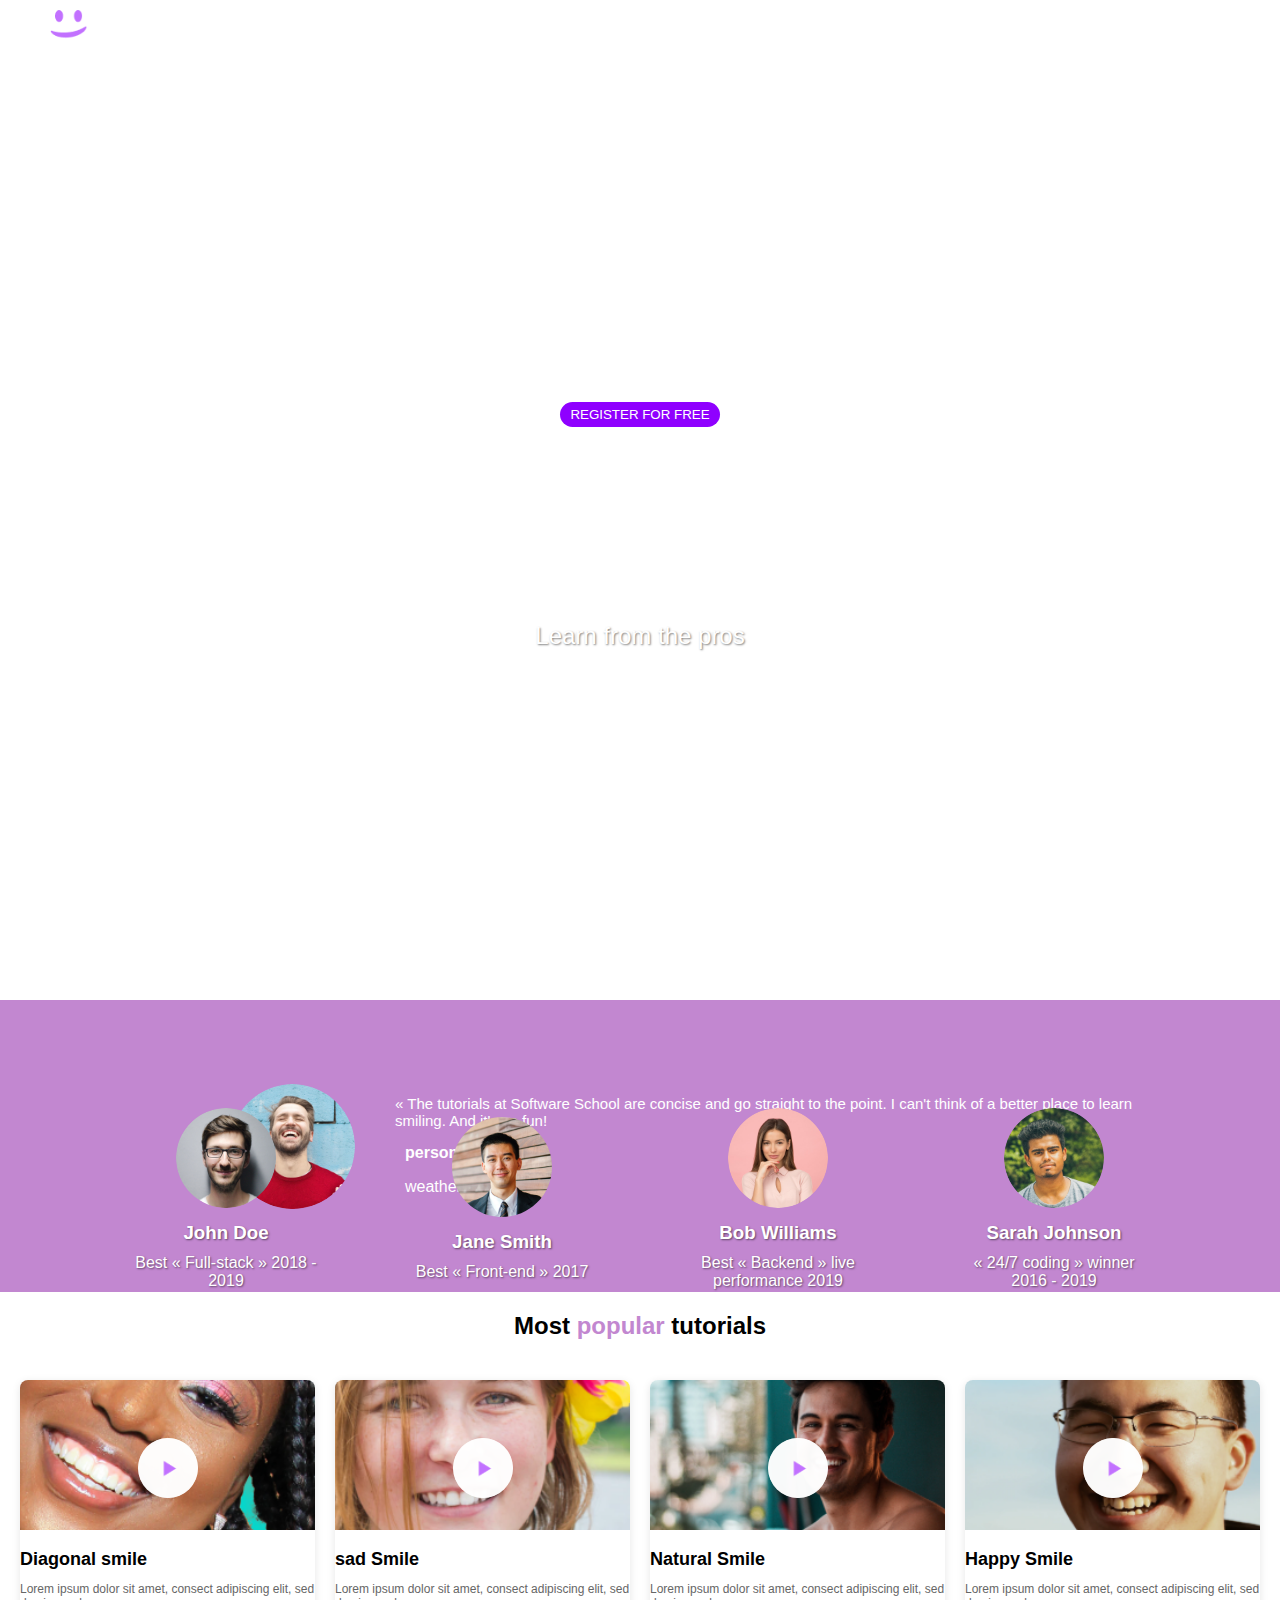
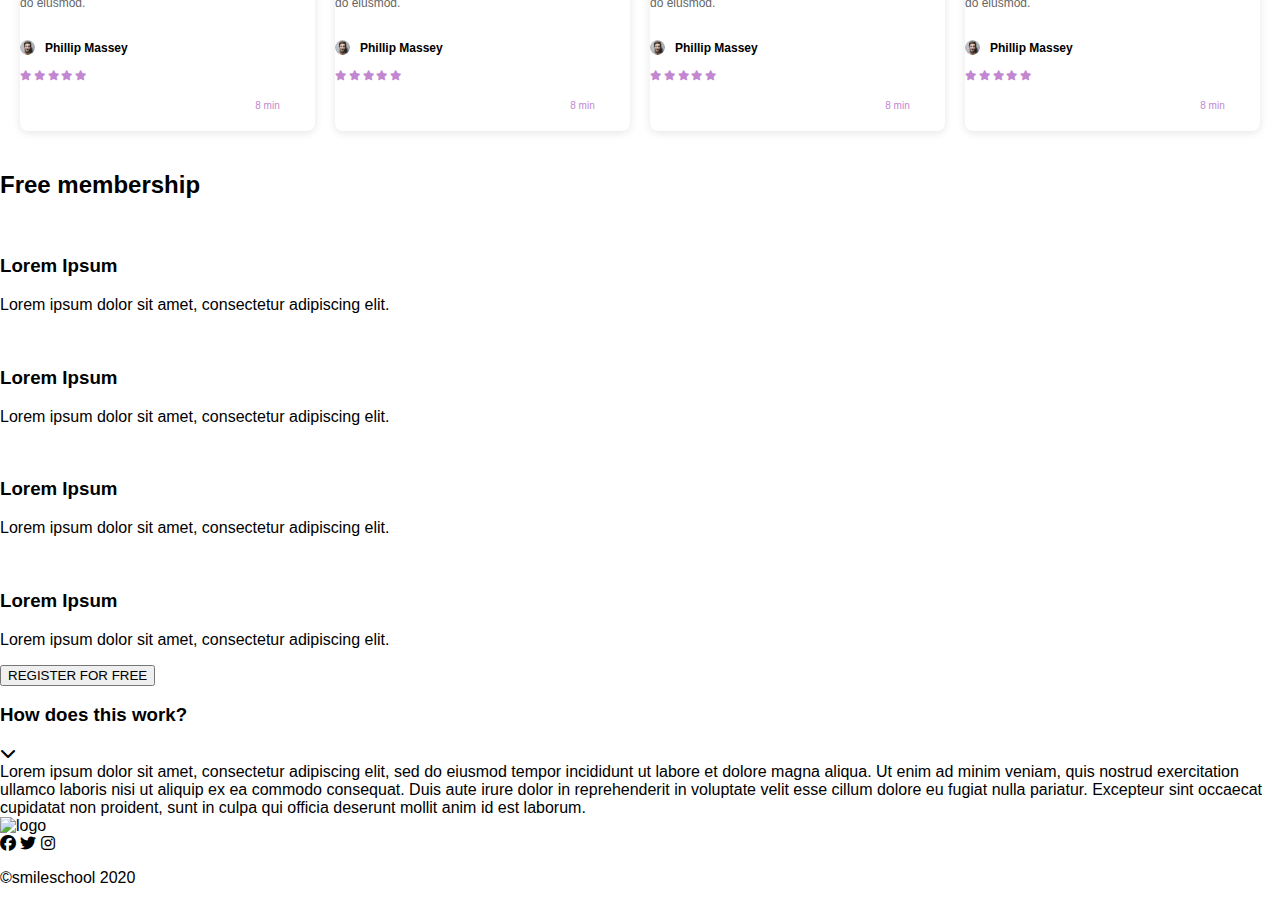
==== commit 8d0da0b8: "Update styles.css with improvements" ====
--- a/index.html
+++ b/index.html
@@ -6,6 +6,7 @@
     <title>Software School</title>
     <link rel="stylesheet" href="https://cdnjs.cloudflare.com/ajax/libs/font-awesome/6.1.1/css/all.min.css">
     <link rel="stylesheet" href="styles.css">
+</head>
 </head>
 <body>
     <header>
@@ -64,100 +65,134 @@
                 <p>« 24/7 coding » winner 2016 - 2019</p>
             </div>
         </section>
+       <section>
+        <div class="tutorials-title-container">
+            <h2 class="tutorials-title">Most <span class="highlight">popular</span> tutorials</h2>
+          </div>
+    <div class="tutorial-container">
+        <div class="tutorial-item">
+            <img class="tutorial-image" src="./images/9.png" alt="">
+            <h3 class="tutorial-title">Diagonal smile</h3>
+            <img class="play-button"src="images/play.png" alt="">
+            <p class="tutorial-description">Lorem ipsum dolor sit amet, consect adipiscing elit, sed do eiusmod.</p>
+            <div class="instructor-info">
+                <img class="instructor-image" src="images/1.png" alt="">
+                <h4 class="instructor-name">Phillip Massey</h4>
+            </div>
+            <div class="rating">
+                <i class="fa-solid fa-star"></i>
+                <i class="fa-solid fa-star"></i>
+                <i class="fa-solid fa-star"></i>
+                <i class="fa-solid fa-star"></i>
+                <i class="fa-solid fa-star"></i>
+            </div>
+            <p class="duration">8 min</p>
+        </div>
+        
+    <div class="tutorial-item">
+        <img class="tutorial-image" src="./images/7.png" alt="">
+        <h3 class="tutorial-title">sad Smile</h3>
+        <img class="play-button"src="images/play.png" alt="">
+        <p class="tutorial-description">Lorem ipsum dolor sit amet, consect adipiscing elit, sed do eiusmod.</p>
+        <div class="instructor-info">
+            <img class="instructor-image" src="./images/1.png" alt="">
+            <h4 class="instructor-name">Phillip Massey</h4>
+        </div>
+        <div class="rating">
+            <i class="fa-solid fa-star"></i>
+            <i class="fa-solid fa-star"></i>
+            <i class="fa-solid fa-star"></i>
+            <i class="fa-solid fa-star"></i>
+            <i class="fa-solid fa-star"></i>
+        </div>
+        <p class="duration">8 min</p>
+    </div>
+    <div class="tutorial-item">
+        <img class="tutorial-image" src="./images/8.png" alt="">
+        <h3 class="tutorial-title">Natural Smile</h3>
+        <img class="play-button"src="images/play.png" alt="">
+        <p class="tutorial-description">Lorem ipsum dolor sit amet, consect adipiscing elit, sed do eiusmod.</p>
+        <div class="instructor-info">
+            <img class="instructor-image" src="./images/1.png" alt="">
+            <h4 class="instructor-name">Phillip Massey</h4>
+        </div>
+        <div class="rating">
+            <i class="fa-solid fa-star"></i>
+            <i class="fa-solid fa-star"></i>
+            <i class="fa-solid fa-star"></i>
+            <i class="fa-solid fa-star"></i>
+            <i class="fa-solid fa-star"></i>
+        </div>
+        <p class="duration">8 min</p>
+    </div>
+    <div class="tutorial-item">
+        <img class="tutorial-image" src="./images/6.png" alt="">
+        <h3 class="tutorial-title">Happy Smile</h3>
+        <img class="play-button"src="images/play.png" alt="">
+        <p class="tutorial-description">Lorem ipsum dolor sit amet, consect adipiscing elit, sed do eiusmod.</p>
+        <div class="instructor-info">
+            <img class="instructor-image" src="./images/1.png" alt="">
+            <h4 class="instructor-name">Phillip Massey</h4>
+        </div>
+        <div class="rating">
+            <i class="fa-solid fa-star"></i>
+            <i class="fa-solid fa-star"></i>
+            <i class="fa-solid fa-star"></i>
+            <i class="fa-solid fa-star"></i>
+            <i class="fa-solid fa-star"></i>
+        </div>
+        <p class="duration">8 min</p>
+    </div>
+</div>
+        </section>
         <section>
-            <div class="tutorial-container">
-                <img class="tutorial-image" src="./images/tutorial1.png" alt="Tutorial Image">
-                <h3 class="tutorial-title">Introduction to Programming</h3>
-                <p class="tutorial-description">Learn the basics of programming with Python.</p>
-                <div class="instructor-info">
-                    <img class="instructor-image" src="./images/5.png" alt="Instructor Image">
-                    <h4 class="instructor-name">John Doe</h4>
-                </div>
-                <div class="rating">
-                    <i class="fa-solid fa-star"></i>
-                    <i class="fa-solid fa-star"></i>
-                    <i class="fa-solid fa-star"></i>
-                    <i class="fa-solid fa-star"></i>
-                    <i class="fa-solid fa-star"></i>
-                </div>
-                <p class="duration">10 min</p>
+            <h2>Free membership</h2>
+            <div>
+                <img src="./images/smile.svg" alt="">
+                <h3>Lorem Ipsum</h3>
+                <p>Lorem ipsum dolor sit amet, consectetur adipiscing elit.</p>
             </div>
-            <div class="tutorial-container">
-                <img class="tutorial-image" src="./images/tutorial2.png" alt="Tutorial Image">
-                <h3 class="tutorial-title">Web Development Basics</h3>
-                <p class="tutorial-description">Build your first website using HTML, CSS, and JavaScript.</p>
-                <div class="instructor-info">
-                    <img class="instructor-image" src="./images/instructor2.png" alt="Instructor Image">
-                    <h4 class="instructor-name">Jane Smith</h4>
-                </div>
-                <div class="rating">
-                    <i class="fa-solid fa-star"></i>
-                    <i class="fa-solid fa-star"></i>
-                    <i class="fa-solid fa-star"></i>
-                    <i class="fa-solid fa-star"></i>
-                    <i class="fa-solid fa-star"></i>
-                </div>
-                <p class="duration">15 min</p>
+            <div>
+                <img src="./images/smile.svg" alt="">
+                <h3>Lorem Ipsum</h3>
+                <p>Lorem ipsum dolor sit amet, consectetur adipiscing elit.</p>
             </div>
-            <!-- Add more tutorial containers here -->
-        </section>
-        <section class="membership-container">
-            <div class="membership-item">
-                <img class="membership-icon" src="./images/smile.svg" alt="">
-                <h3 class="membership-title">Access All Courses</h3>
-                <p class="membership-description">Join us for free and gain access to all courses.</p>
+            <div>
+                <img src="./images/smile.svg" alt="">
+                <h3>Lorem Ipsum</h3>
+                <p>Lorem ipsum dolor sit amet, consectetur adipiscing elit.</p>
             </div>
-            <div class="membership-item">
-                <img class="membership-icon" src="./images/smile.svg" alt="">
-                <h3 class="membership-title">Exclusive Resources</h3>
-                <p class="membership-description">Get access to exclusive materials and resources.</p>
+            <div>
+                <img src="./images/smile.svg" alt="">
+                <h3>Lorem Ipsum</h3>
+                <p>Lorem ipsum dolor sit amet, consectetur adipiscing elit.</p>
             </div>
-            <div class="membership-item">
-                <img class="membership-icon" src="./images/smile.svg" alt="">
-                <h3 class="membership-title">Community Support</h3>
-                <p class="membership-description">Join our community and get support from fellow learners.</p>
+    <button class="membership-button">REGISTER FOR FREE</button>
+</section>
+
+<section class="faq-container">
+    <div class="faq-item">
+        <div class="faq-question">
+
+            <h3>How does this work?</h3>
+            <i class="fa-solid fa-chevron-down"></i>
+        </div>
+        <div class="faq-answer">
+            Lorem ipsum dolor sit amet, consectetur adipiscing elit, sed do eiusmod tempor incididunt ut labore et dolore magna aliqua. Ut enim ad minim veniam, quis nostrud exercitation ullamco laboris nisi ut aliquip ex ea commodo consequat. Duis aute irure dolor in reprehenderit in voluptate velit esse cillum dolore eu fugiat nulla pariatur. Excepteur sint occaecat cupidatat non proident, sunt in culpa qui officia deserunt mollit anim id est laborum.
+        </div>
+    </div>
+    <!-- Add more FAQ items here -->
+</section>
+<footer>
+    <section class="footer-container">
+        <div class="footer-logo">
+            <img src="https://fakeimg.pl/250x250?text=Sample+Logo" alt="logo">
+            <div class="footer-social">
+                <i class="fa-brands fa-facebook"></i>
+                <i class="fa-brands fa-twitter"></i>
+                <i class="fa-brands fa-instagram"></i>
             </div>
-            <div class="membership-item">
-                <img class="membership-icon" src="./images/smile.svg" alt="">
-                <h3 class="membership-title">Weekly Webinars</h3>
-                <p class="membership-description">Participate in weekly webinars with industry experts.</p>
-            </div>
-            <button class="membership-button">REGISTER FOR FREE</button>
-        </section>
-        <section class="faq-container">
-            <div class="faq-item">
-                <div class="faq-question">
-                    <h3>How does this work?</h3>
-                    <i class="fa-solid fa-chevron-down"></i>
-                </div>
-                <div class="faq-answer">
-                    You can sign up for free and explore all our courses. Once you find a course you like, you can enroll and start learning at your own pace.
-                </div>
-            </div>
-            <div class="faq-item">
-                <div class="faq-question">
-                    <h3>What if I need help?</h3>
-                    <i class="fa-solid fa-chevron-down"></i>
-                </div>
-                <div class="faq-answer">
-                    Our community is here to help! You can post your questions in the forums, and our instructors and fellow students will assist you.
-                </div>
-            </div>
-            <!-- Add more FAQ items here -->
-        </section>
-    </main>
-    <footer>
-        <section class="footer-container">
-            <div class="footer-logo">
-                <img src="https://fakeimg.pl/250x250?text=Sample+Logo" alt="logo">
-                <div class="footer-social">
-                    <i class="fa-brands fa-facebook"></i>
-                    <i class="fa-brands fa-twitter"></i>
-                    <i class="fa-brands fa-instagram"></i>
-                </div>
-            </div>
-            <p class="footer-copyright">©softwareschool 2024</p>
-        </section>
-    </footer>
-</body>
-</html>+        </div>
+        <p class="footer-copyright">©smileschool 2020</p>
+    </section>
+</footer>--- a/styles.css
+++ b/styles.css
@@ -1,4 +1,4 @@
-/* CSS styles */
+/* General Styles */
 body {
   font-family: Arial, sans-serif;
   margin: 0;
@@ -6,7 +6,7 @@
 }
 
 header {
-  position: absolute;
+  position: absolute; /* Consider changing to relative if needed */
   top: -20px;
   left: 0;
   width: 100%;
@@ -14,11 +14,12 @@
   justify-content: space-between;
   align-items: center;
   padding: 20px 50px;
-  background-color: none;
+  background-color: transparent; /* Change this to a valid color if needed */
   color: #fff;
   z-index: 1;
 }
 
+/* Logo and Navigation Styles */
 .logo {
   font-size: 10px;
   display: flex;
@@ -51,6 +52,7 @@
   text-transform: uppercase;
 }
 
+/* Hero Section Styles */
 .hero {
   position: relative;
   background-image: url("images/object.png");
@@ -107,6 +109,7 @@
   text-shadow: 1px 1px 2px rgba(0, 0, 0, 0.5);
 }
 
+/* Instructors Section */
 .instructors {
   position: absolute;
   bottom: -400px;
@@ -137,8 +140,9 @@
   text-shadow: 1px 1px 2px rgba(0, 0, 0, 0.5);
 }
 
+/* Quote Section */
 .quote-container {
-  background-color:  #c287d0;
+  background-color: #c287d0;
   padding: 80px;
   border-radius: 0px;
   display: flex;
@@ -154,7 +158,6 @@
 
 .quote-text {
   font-size: 15px;
-  font-weight: none;
   color: #ffffff;
 }
 
@@ -162,7 +165,7 @@
   font-size: 16px;
   color: #ffffff;
   margin-top: 0px;
-  margin-left: 50px ;
+  margin-left: 50px;
 }
 
 .weather-presenter {
@@ -172,6 +175,124 @@
   margin-left: 50px;
 }
 
+/* Tutorial Section Styles */
+.tutorial-container {
+  display: grid;
+  grid-template-columns: repeat(auto-fit, minmax(250px, 1fr));
+  gap: 20px; /* Use gap instead of grid-gap */
+  padding: 20px;
+}
+
+.tutorial-item {
+  background-color: #fff;
+  border-radius: 8px;
+  box-shadow: 0 2px 8px rgba(0, 0, 0, 0.1);
+  overflow: hidden;
+  position: relative;
+  cursor: pointer;
+  transition: transform 0.2s; /* Add transition for hover effect */
+}
+
+.tutorial-item:hover {
+  transform: translateY(-3px); /* Subtle lift effect on hover */
+}
+
+.tutorial-image {
+  width: 100%;
+  height: 150px;
+  object-fit: cover;
+}
+
+.play-button {
+  position: absolute;
+  top: 25%; /* Center vertically */
+  left: 50%;
+  transform: translate(-50%, -50%);
+  width: 60px;
+  height: 60px;
+  background-color: rgba(255, 255, 255, 0.8);
+  border-radius: 50%;
+  display: flex;
+  justify-content: center;
+  align-items: center;
+  transition: background-color 0.3s ease, transform 0.3s ease; /* Combine transitions */
+}
+
+.play-button img {
+  width: 20px;
+  height: 20px;
+}
+
+.tutorial-item:hover .play-button {
+  transform: translate(-50%, -50%) scale(1.1);
+  background-color: rgba(255, 255, 255, 0.9);
+}
+
+.tutorial-title {
+  font-size: 18px;
+  font-weight: bold;
+  margin: 15px 0 10px;
+}
+
+.tutorial-description {
+  font-size: 12px; /* Increased for better readability */
+  color: #666;
+  margin-bottom: 15px;
+}
+
+.instructor-info {
+  display: flex;
+  align-items: center;
+  margin-bottom: 5px;
+}
+
+.instructor-image {
+  width: 15px;
+  height: 15px;
+  border-radius: 50%; /* Changed to 50% for a perfect circle */
+  margin-right: 10px;
+  margin-top: -35px;
+}
+
+.instructor-name {
+  font-size: 12px;
+  font-weight: bold;
+  margin-bottom: 50px;
+}
+
+.rating {
+  color: #c287d0;
+  font-size: 10px;
+  margin-top: -40px;
+}
+
+.duration {
+  font-size: 10px;
+  color: #c287d0;
+  display: flex;
+  align-items: center;
+  justify-content: center;
+  height: 30px;
+  margin-left: 200px;
+}
+
+.tutorials-title-container {
+  text-align: center; /* Center title for better layout */
+  margin: 20px 0; /* Add some vertical margin */
+}
+
+.tutorials-title {
+  font-size: 24px;
+  font-weight: bold;
+  color: #000;
+}
+
+.highlight {
+  color: #c287d0;
+  font-weight: bold;
+}
+
+/* Responsive Styles */
 @media (max-width: 768px) {
   .quote-container {
     flex-direction: column;
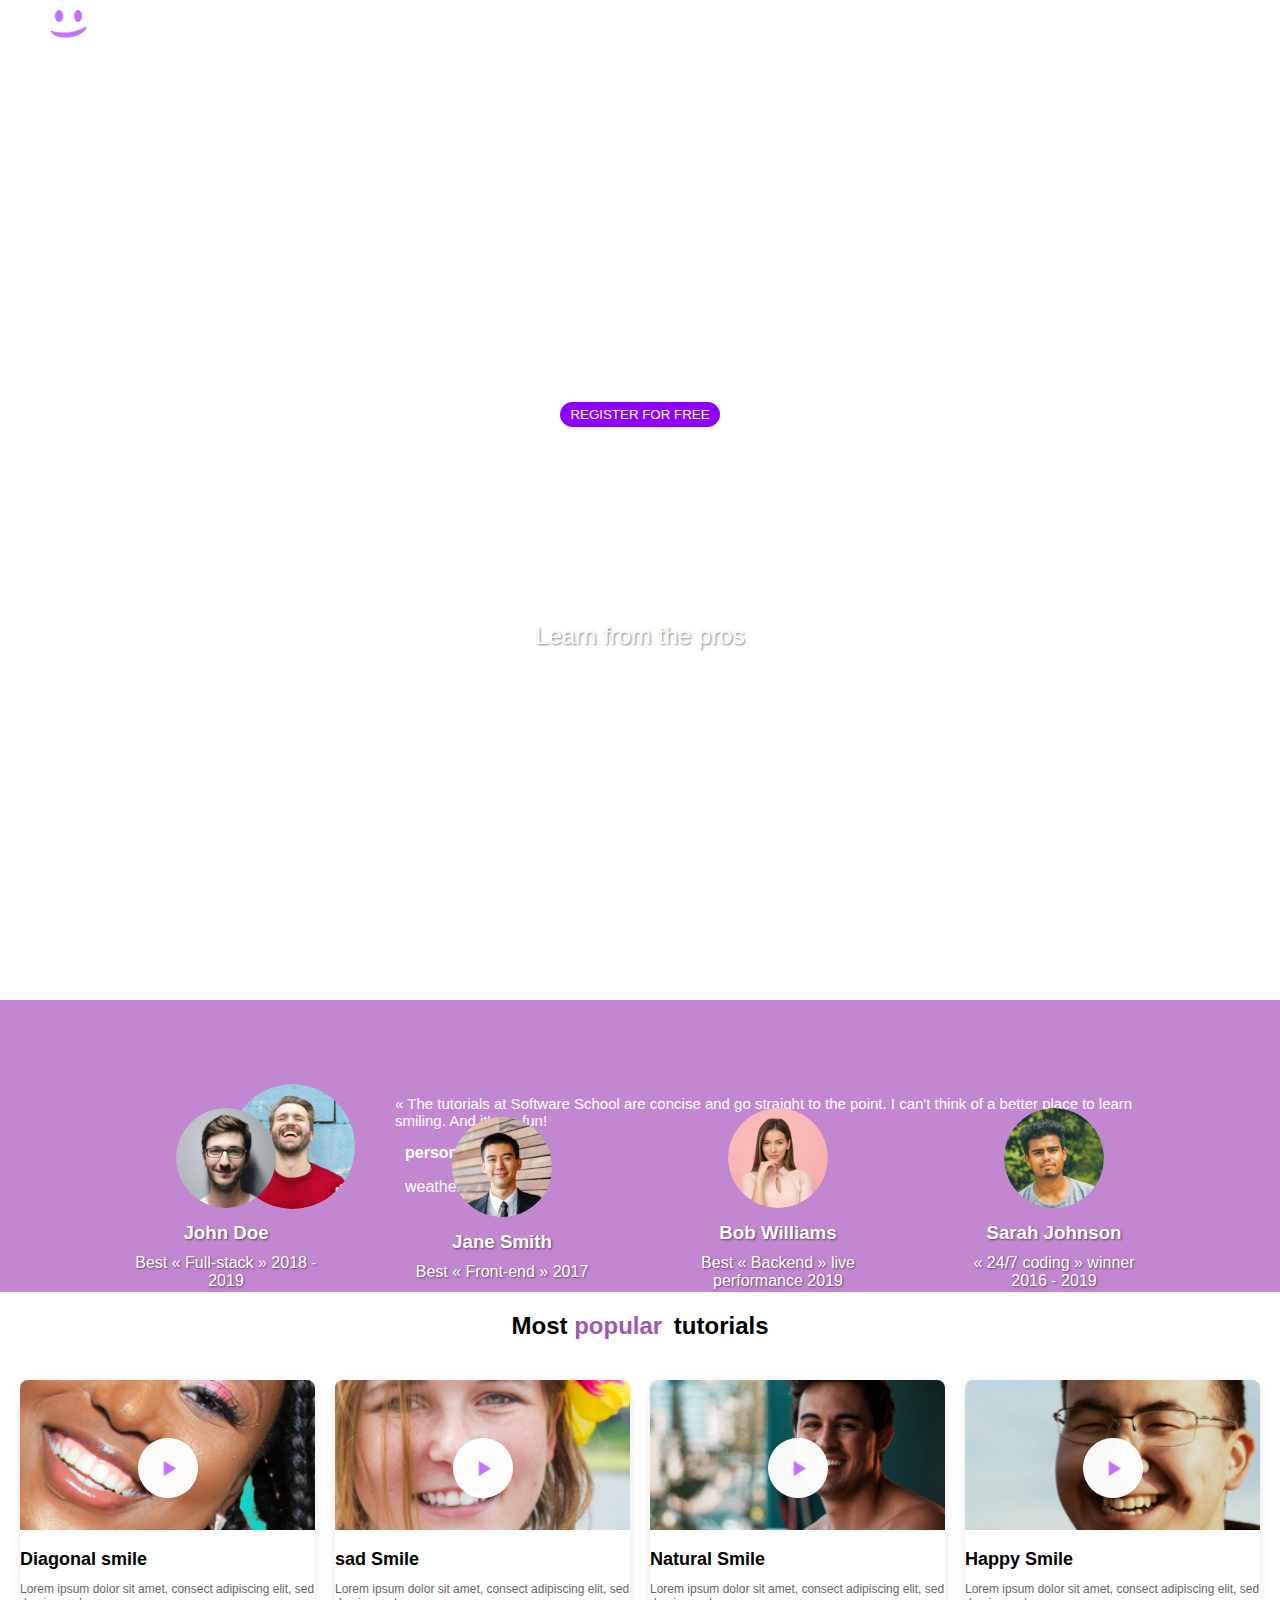
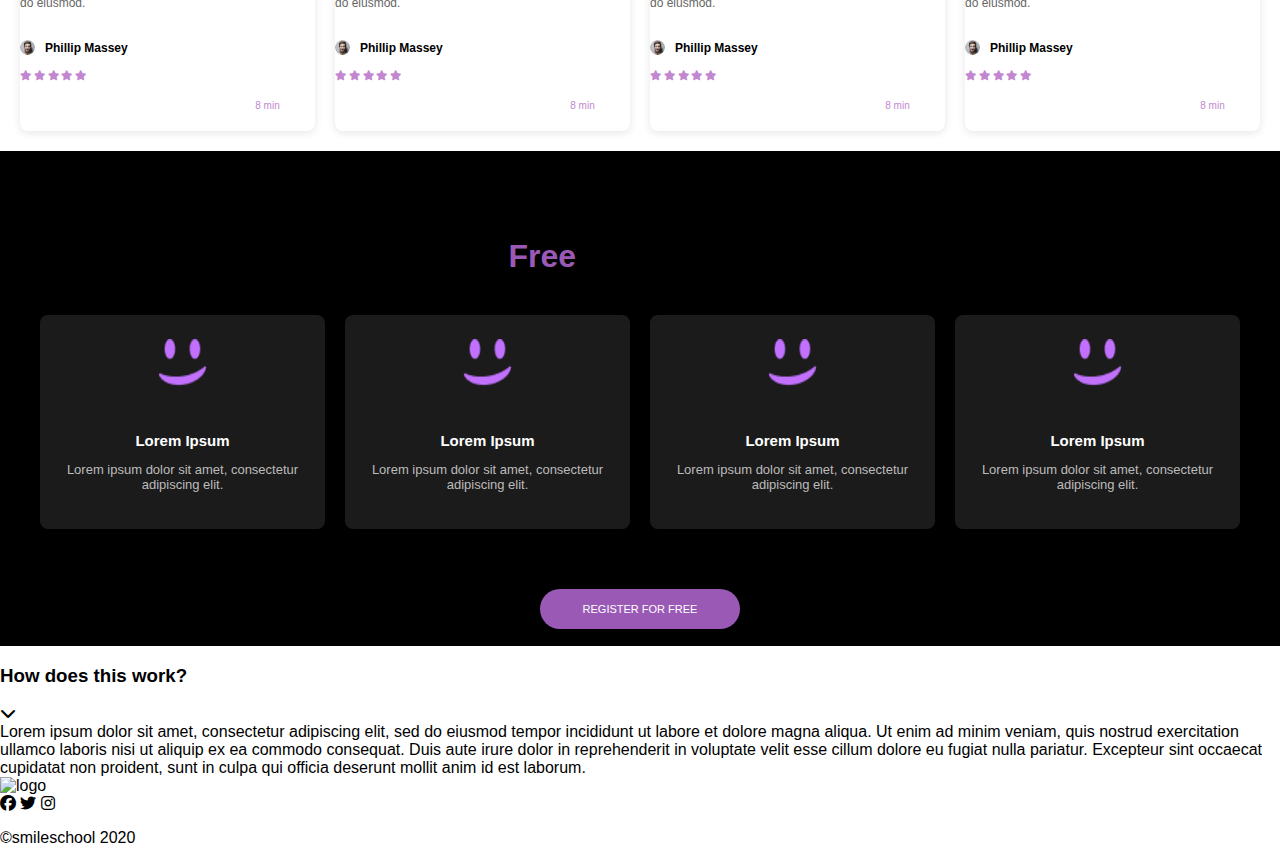
==== commit cffc78cf: "add css style to styles.css file" ====
--- a/index.html
+++ b/index.html
@@ -145,31 +145,37 @@
     </div>
 </div>
         </section>
-        <section>
-            <h2>Free membership</h2>
-            <div>
-                <img src="./images/smile.svg" alt="">
-                <h3>Lorem Ipsum</h3>
-                <p>Lorem ipsum dolor sit amet, consectetur adipiscing elit.</p>
-            </div>
-            <div>
-                <img src="./images/smile.svg" alt="">
-                <h3>Lorem Ipsum</h3>
-                <p>Lorem ipsum dolor sit amet, consectetur adipiscing elit.</p>
-            </div>
-            <div>
-                <img src="./images/smile.svg" alt="">
-                <h3>Lorem Ipsum</h3>
-                <p>Lorem ipsum dolor sit amet, consectetur adipiscing elit.</p>
-            </div>
-            <div>
-                <img src="./images/smile.svg" alt="">
-                <h3>Lorem Ipsum</h3>
-                <p>Lorem ipsum dolor sit amet, consectetur adipiscing elit.</p>
-            </div>
-    <button class="membership-button">REGISTER FOR FREE</button>
-</section>
+        <section class="free-membership-section">
+            <div class="title-container">
 
+                <h2 class="title"><span class="highlight">Free</span>membership</h2>
+                
+                </div>
+            </div>
+            <div class="membership-items">
+                <div>
+                    <img src="images/smile.png" alt="Smile Icon">
+                    <h3>Lorem Ipsum</h3>
+                    <p>Lorem ipsum dolor sit amet, consectetur adipiscing elit.</p>
+                </div>
+                <div>
+                    <img src="images/smile.png" alt="Smile Icon">
+                    <h3>Lorem Ipsum</h3>
+                    <p>Lorem ipsum dolor sit amet, consectetur adipiscing elit.</p>
+                </div>
+                <div>
+                    <img src="images/smile.png" alt="Smile Icon">
+                    <h3>Lorem Ipsum</h3>
+                    <p>Lorem ipsum dolor sit amet, consectetur adipiscing elit.</p>
+                </div>
+                <div>
+                    <img src="images/smile.png" alt="Smile Icon">
+                    <h3>Lorem Ipsum</h3>
+                    <p>Lorem ipsum dolor sit amet, consectetur adipiscing elit.</p>
+                </div>
+            </div>
+            <button class="register-button">REGISTER FOR FREE</button>
+        </section>
 <section class="faq-container">
     <div class="faq-item">
         <div class="faq-question">
--- a/styles.css
+++ b/styles.css
@@ -5,8 +5,9 @@
   padding: 0;
 }
 
+/* Header Styles */
 header {
-  position: absolute; /* Consider changing to relative if needed */
+  position: absolute; 
   top: -20px;
   left: 0;
   width: 100%;
@@ -14,7 +15,7 @@
   justify-content: space-between;
   align-items: center;
   padding: 20px 50px;
-  background-color: transparent; /* Change this to a valid color if needed */
+  background-color: transparent; 
   color: #fff;
   z-index: 1;
 }
@@ -179,7 +180,7 @@
 .tutorial-container {
   display: grid;
   grid-template-columns: repeat(auto-fit, minmax(250px, 1fr));
-  gap: 20px; /* Use gap instead of grid-gap */
+  gap: 20px; 
   padding: 20px;
 }
 
@@ -190,11 +191,11 @@
   overflow: hidden;
   position: relative;
   cursor: pointer;
-  transition: transform 0.2s; /* Add transition for hover effect */
+  transition: transform 0.2s; 
 }
 
 .tutorial-item:hover {
-  transform: translateY(-3px); /* Subtle lift effect on hover */
+  transform: translateY(-3px); 
 }
 
 .tutorial-image {
@@ -205,7 +206,7 @@
 
 .play-button {
   position: absolute;
-  top: 25%; /* Center vertically */
+  top: 25%; 
   left: 50%;
   transform: translate(-50%, -50%);
   width: 60px;
@@ -215,7 +216,7 @@
   display: flex;
   justify-content: center;
   align-items: center;
-  transition: background-color 0.3s ease, transform 0.3s ease; /* Combine transitions */
+  transition: background-color 0.3s ease, transform 0.3s ease; 
 }
 
 .play-button img {
@@ -235,7 +236,7 @@
 }
 
 .tutorial-description {
-  font-size: 12px; /* Increased for better readability */
+  font-size: 12px; 
   color: #666;
   margin-bottom: 15px;
 }
@@ -249,7 +250,7 @@
 .instructor-image {
   width: 15px;
   height: 15px;
-  border-radius: 50%; /* Changed to 50% for a perfect circle */
+  border-radius: 50px;
   margin-right: 10px;
   margin-top: -35px;
 }
@@ -277,8 +278,8 @@
 }
 
 .tutorials-title-container {
-  text-align: center; /* Center title for better layout */
-  margin: 20px 0; /* Add some vertical margin */
+  text-align: center; 
+  margin: 20px 0; 
 }
 
 .tutorials-title {
@@ -290,6 +291,76 @@
 .highlight {
   color: #c287d0;
   font-weight: bold;
+}
+
+/* Free Membership Section Styles */
+.free-membership-section {
+  background-color: #000;
+  padding: 60px 20px;
+  height: 375px;
+}
+
+.title-container {
+  text-align: center;
+  margin-bottom: 40px;
+}
+
+.title {
+  font-size: 32px;
+  font-weight: bold;
+  display: flex; 
+  justify-content: center; 
+  align-items: center; 
+}
+
+.highlight {
+  color: #9b59b6;
+  margin-right: 5px; 
+}
+
+.membership-items {
+  display: grid;
+  grid-template-columns: repeat(auto-fit, minmax(200px, 1fr));
+  gap: 20px;
+  padding: 0 20px;
+}
+
+.membership-items > div {
+  text-align: center;
+  padding: 24px 16px;
+  background-color: #1b1b1b;
+  border-radius: 8px;
+}
+
+.membership-items img {
+  width: 50px;
+  height: 50px;
+  margin-bottom: 24px;
+}
+
+.membership-items h3 {
+  font-size: 15px;
+  margin-bottom: 12px;
+  color: #fff;
+}
+
+.membership-items p {
+  font-size: 13px;
+  color: #bbb;
+}
+
+.register-button {
+  display: block;
+  width: 200px;
+  height: 40px;
+  margin: 60px auto 80px;
+  padding: 12px 0;
+  background-color: #9b59b6;
+  color: #fff;
+  font-size: 11px;
+  border: none;
+  border-radius: 20px;
+  cursor: pointer;
 }
 
 /* Responsive Styles */
@@ -304,4 +375,32 @@
     margin-right: 0;
     margin-bottom: 10px;
   }
+
+  .free-membership-section {
+    padding: 40px 20px;
+  }
+
+  .title-container {
+    margin-bottom: 40px;
+  }
+
+  .title {
+    font-size: 32px;
+  }
+
+  .membership-items {
+    flex-direction: column;
+    align-items: center;
+    gap: 16px;
+  }
+
+  .membership-items > div {
+    width: 100%;
+    max-width: 300px;
+    padding: 20px 12px;
+  }
+
+  .register-button {
+    margin: 40px auto 60px;
+  }
 }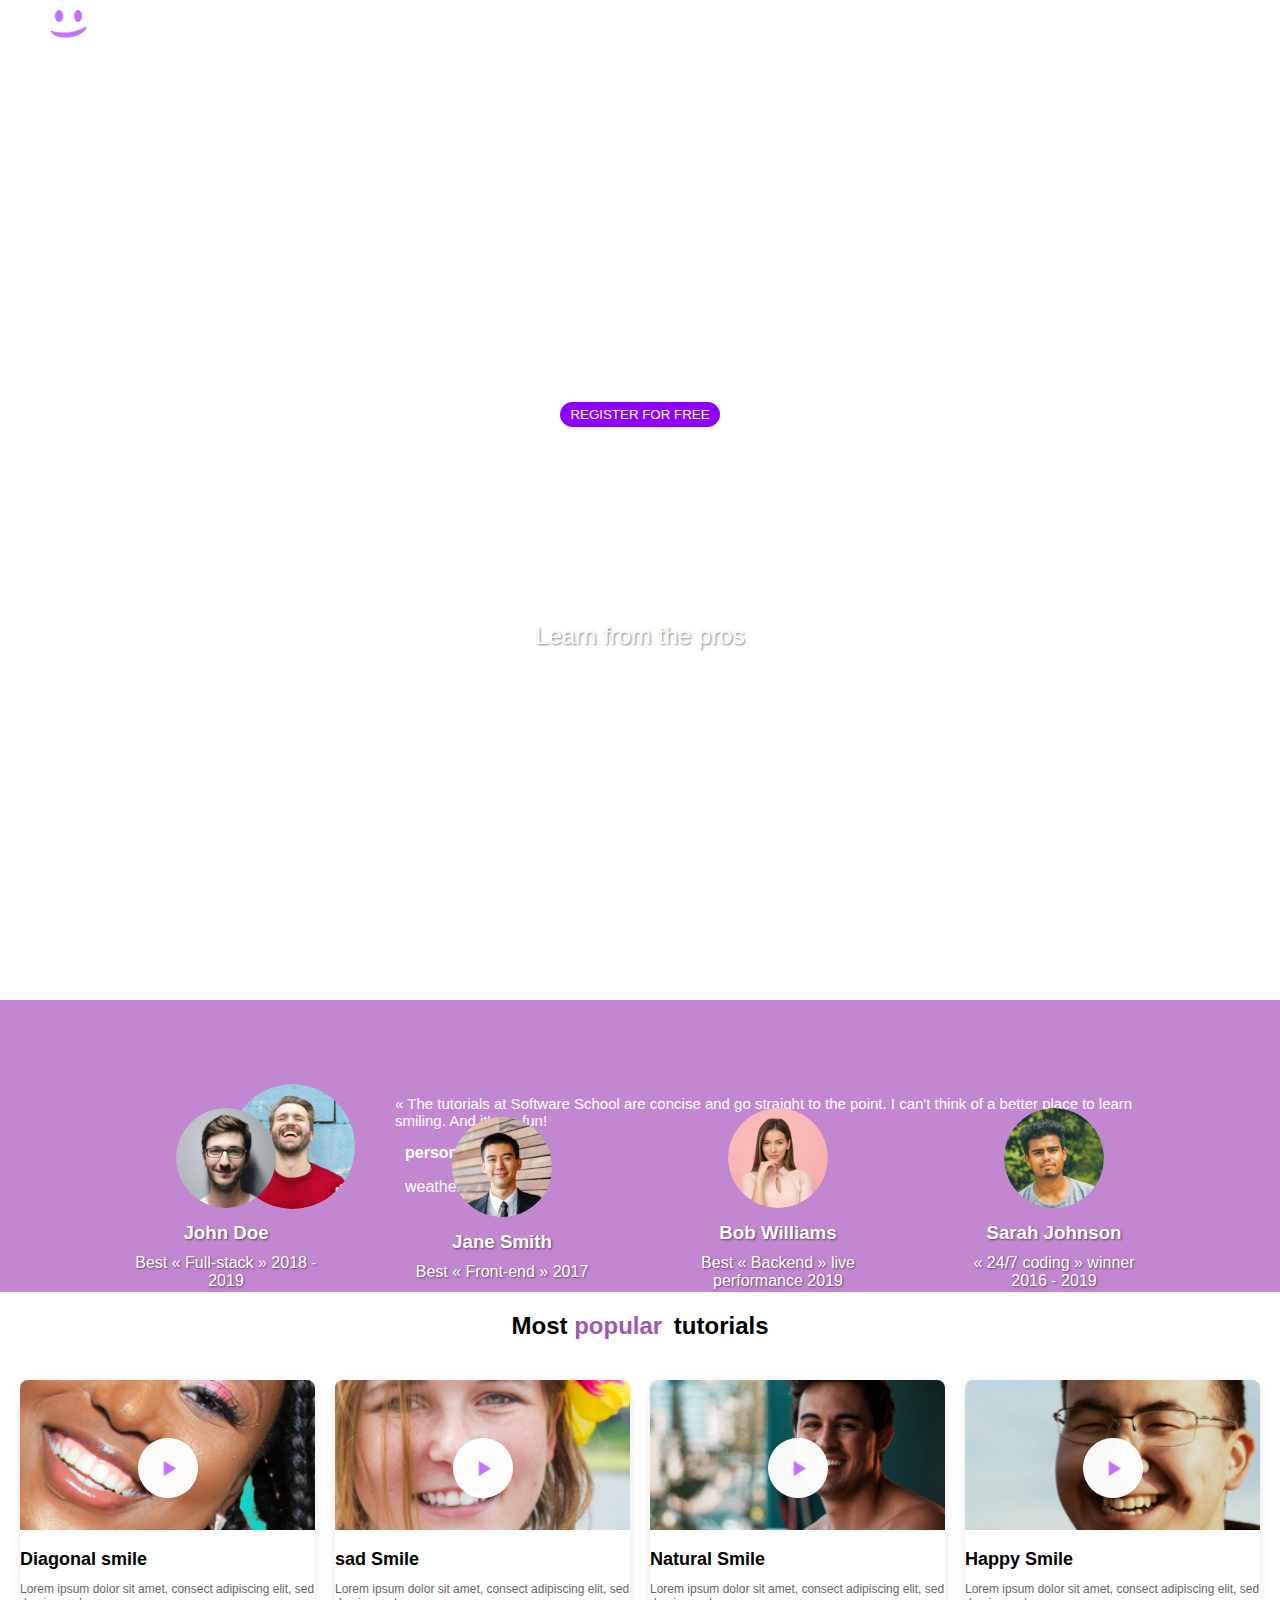
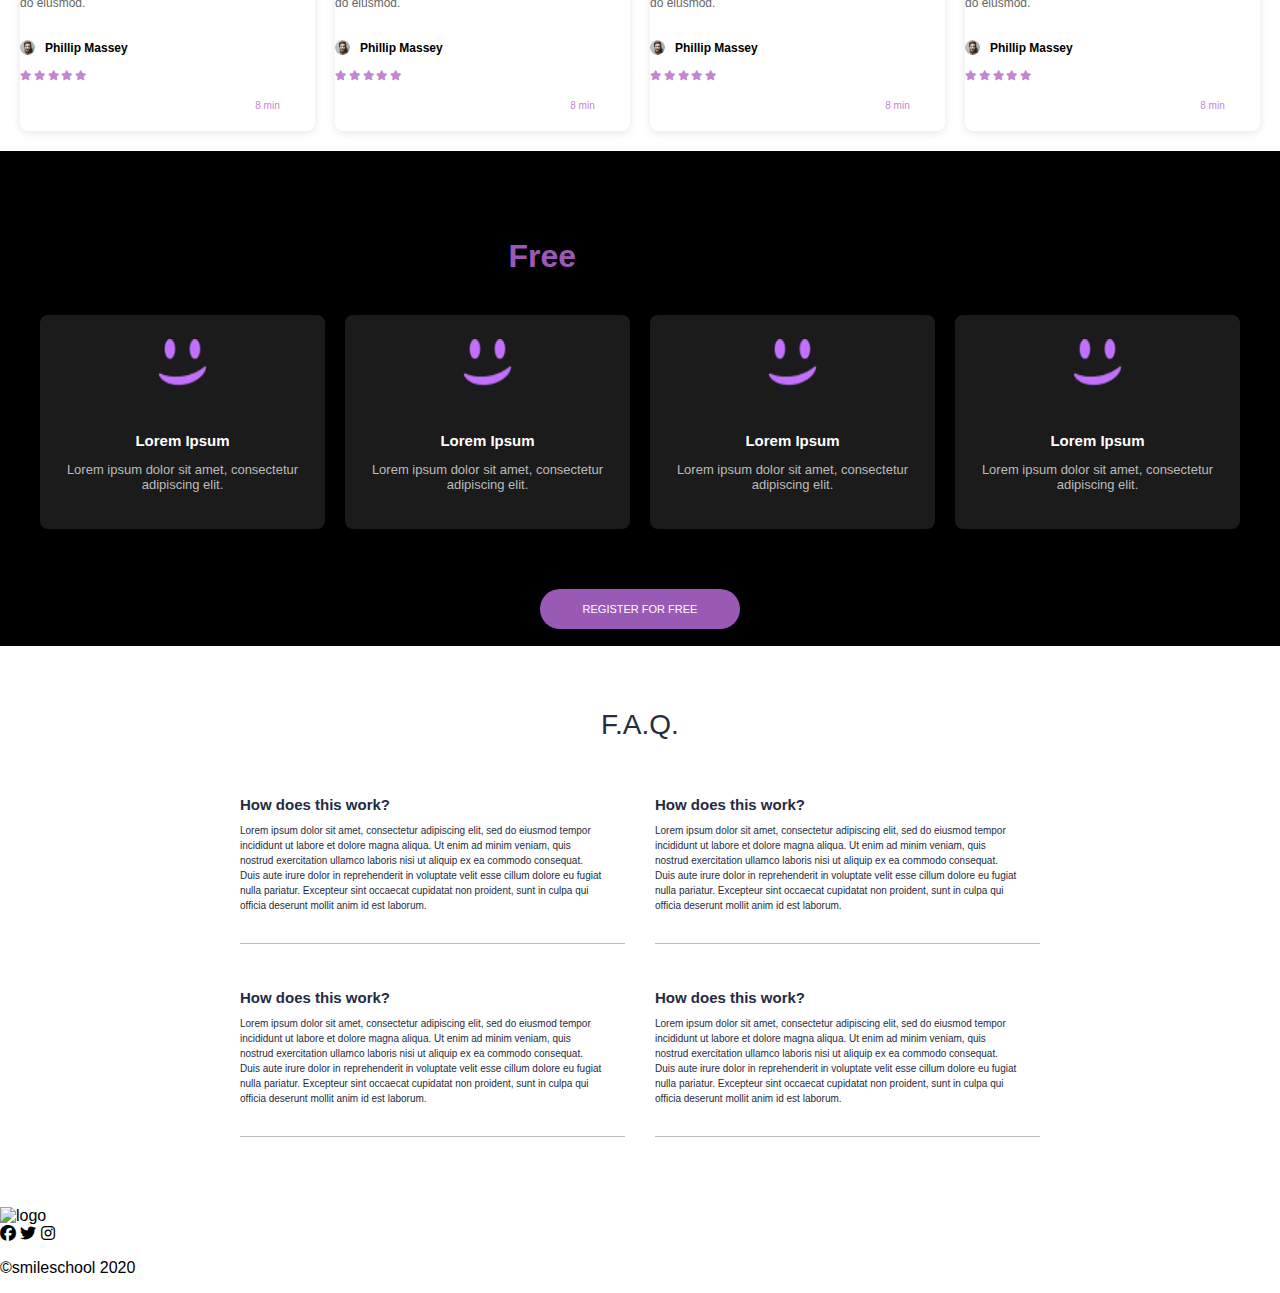
==== commit ed027c8c: "add updated styles.css file" ====
--- a/index.html
+++ b/index.html
@@ -147,9 +147,7 @@
         </section>
         <section class="free-membership-section">
             <div class="title-container">
-
                 <h2 class="title"><span class="highlight">Free</span>membership</h2>
-                
                 </div>
             </div>
             <div class="membership-items">
@@ -176,29 +174,48 @@
             </div>
             <button class="register-button">REGISTER FOR FREE</button>
         </section>
-<section class="faq-container">
-    <div class="faq-item">
-        <div class="faq-question">
-
-            <h3>How does this work?</h3>
-            <i class="fa-solid fa-chevron-down"></i>
-        </div>
-        <div class="faq-answer">
-            Lorem ipsum dolor sit amet, consectetur adipiscing elit, sed do eiusmod tempor incididunt ut labore et dolore magna aliqua. Ut enim ad minim veniam, quis nostrud exercitation ullamco laboris nisi ut aliquip ex ea commodo consequat. Duis aute irure dolor in reprehenderit in voluptate velit esse cillum dolore eu fugiat nulla pariatur. Excepteur sint occaecat cupidatat non proident, sunt in culpa qui officia deserunt mollit anim id est laborum.
-        </div>
-    </div>
-    <!-- Add more FAQ items here -->
-</section>
-<footer>
-    <section class="footer-container">
-        <div class="footer-logo">
-            <img src="https://fakeimg.pl/250x250?text=Sample+Logo" alt="logo">
-            <div class="footer-social">
-                <i class="fa-brands fa-facebook"></i>
-                <i class="fa-brands fa-twitter"></i>
-                <i class="fa-brands fa-instagram"></i>
-            </div>
-        </div>
-        <p class="footer-copyright">©smileschool 2020</p>
-    </section>
-</footer>+        <section class="faq-container">
+            <h2>F.A.Q.</h2>
+            <div class="faq-wrapper">
+              <div class="faq-item">
+                <div class="faq-content">
+                  <h3>How does this work?</h3>
+                  <p>Lorem ipsum dolor sit amet, consectetur adipiscing elit, sed do eiusmod tempor incididunt ut labore et dolore magna aliqua. Ut enim ad minim veniam, quis nostrud exercitation ullamco laboris nisi ut aliquip ex ea commodo consequat. Duis aute irure dolor in reprehenderit in voluptate velit esse cillum dolore eu fugiat nulla pariatur. Excepteur sint occaecat cupidatat non proident, sunt in culpa qui officia deserunt mollit anim id est laborum.</p>
+                </div>
+              </div>
+              <div class="faq-item">
+                <div class="faq-content">
+                  <h3>How does this work?</h3>
+                  <p>Lorem ipsum dolor sit amet, consectetur adipiscing elit, sed do eiusmod tempor incididunt ut labore et dolore magna aliqua. Ut enim ad minim veniam, quis nostrud exercitation ullamco laboris nisi ut aliquip ex ea commodo consequat. Duis aute irure dolor in reprehenderit in voluptate velit esse cillum dolore eu fugiat nulla pariatur. Excepteur sint occaecat cupidatat non proident, sunt in culpa qui officia deserunt mollit anim id est laborum.</p>
+                </div>
+              </div>
+              <div class="faq-item">
+                <div class="faq-content">
+                  <h3>How does this work?</h3>
+                  <p>Lorem ipsum dolor sit amet, consectetur adipiscing elit, sed do eiusmod tempor incididunt ut labore et dolore magna aliqua. Ut enim ad minim veniam, quis nostrud exercitation ullamco laboris nisi ut aliquip ex ea commodo consequat. Duis aute irure dolor in reprehenderit in voluptate velit esse cillum dolore eu fugiat nulla pariatur. Excepteur sint occaecat cupidatat non proident, sunt in culpa qui officia deserunt mollit anim id est laborum.</p>
+                </div>
+              </div>
+              <div class="faq-item">
+                <div class="faq-content">
+                  <h3>How does this work?</h3>
+                  <p>Lorem ipsum dolor sit amet, consectetur adipiscing elit, sed do eiusmod tempor incididunt ut labore et dolore magna aliqua. Ut enim ad minim veniam, quis nostrud exercitation ullamco laboris nisi ut aliquip ex ea commodo consequat. Duis aute irure dolor in reprehenderit in voluptate velit esse cillum dolore eu fugiat nulla pariatur. Excepteur sint occaecat cupidatat non proident, sunt in culpa qui officia deserunt mollit anim id est laborum.</p>
+                </div>
+              </div>
+            </div>
+          </section>
+    </main>
+    <footer>
+        <section>
+            <div>
+                <img src="https://fakeimg.pl/250x250?text=Sample+Logo" alt="logo">
+                <div>
+                    <i class="fa-brands fa-facebook"></i>
+                    <i class="fa-brands fa-twitter"></i>
+                    <i class="fa-brands fa-instagram"></i>
+                </div>
+            </div>
+            <p>©smileschool 2020</p>
+        </section>
+    </footer>
+</body>
+</html>--- a/styles.css
+++ b/styles.css
@@ -403,4 +403,46 @@
   .register-button {
     margin: 40px auto 60px;
   }
+}
+.faq-container {
+  max-width: 800px;
+  margin: 0 auto;
+  padding: 40px;
+  font-family: Arial, sans-serif;
+  color: #252B42;
+}
+
+.faq-container h2 {
+  text-align: center;
+  margin-bottom: 40px;
+  font-size: 28px;
+  font-weight: lighter;
+}
+
+.faq-wrapper {
+  display: flex;
+  flex-wrap: wrap;
+  justify-content: space-between;
+}
+
+.faq-item {
+  flex-basis: calc(50% - 15px);
+  margin-bottom: 30px;
+  border-bottom: 1px solid #BDBDBD;
+  padding-bottom: 20px;
+}
+
+.faq-item .faq-content {
+  padding-right: 20px;
+}
+
+.faq-item h3 {
+  margin-bottom: 10px;
+  font-size: 15px;
+  font-weight: bold;
+}
+
+.faq-item p {
+  line-height: 1.5;
+  font-size: 10px;
 }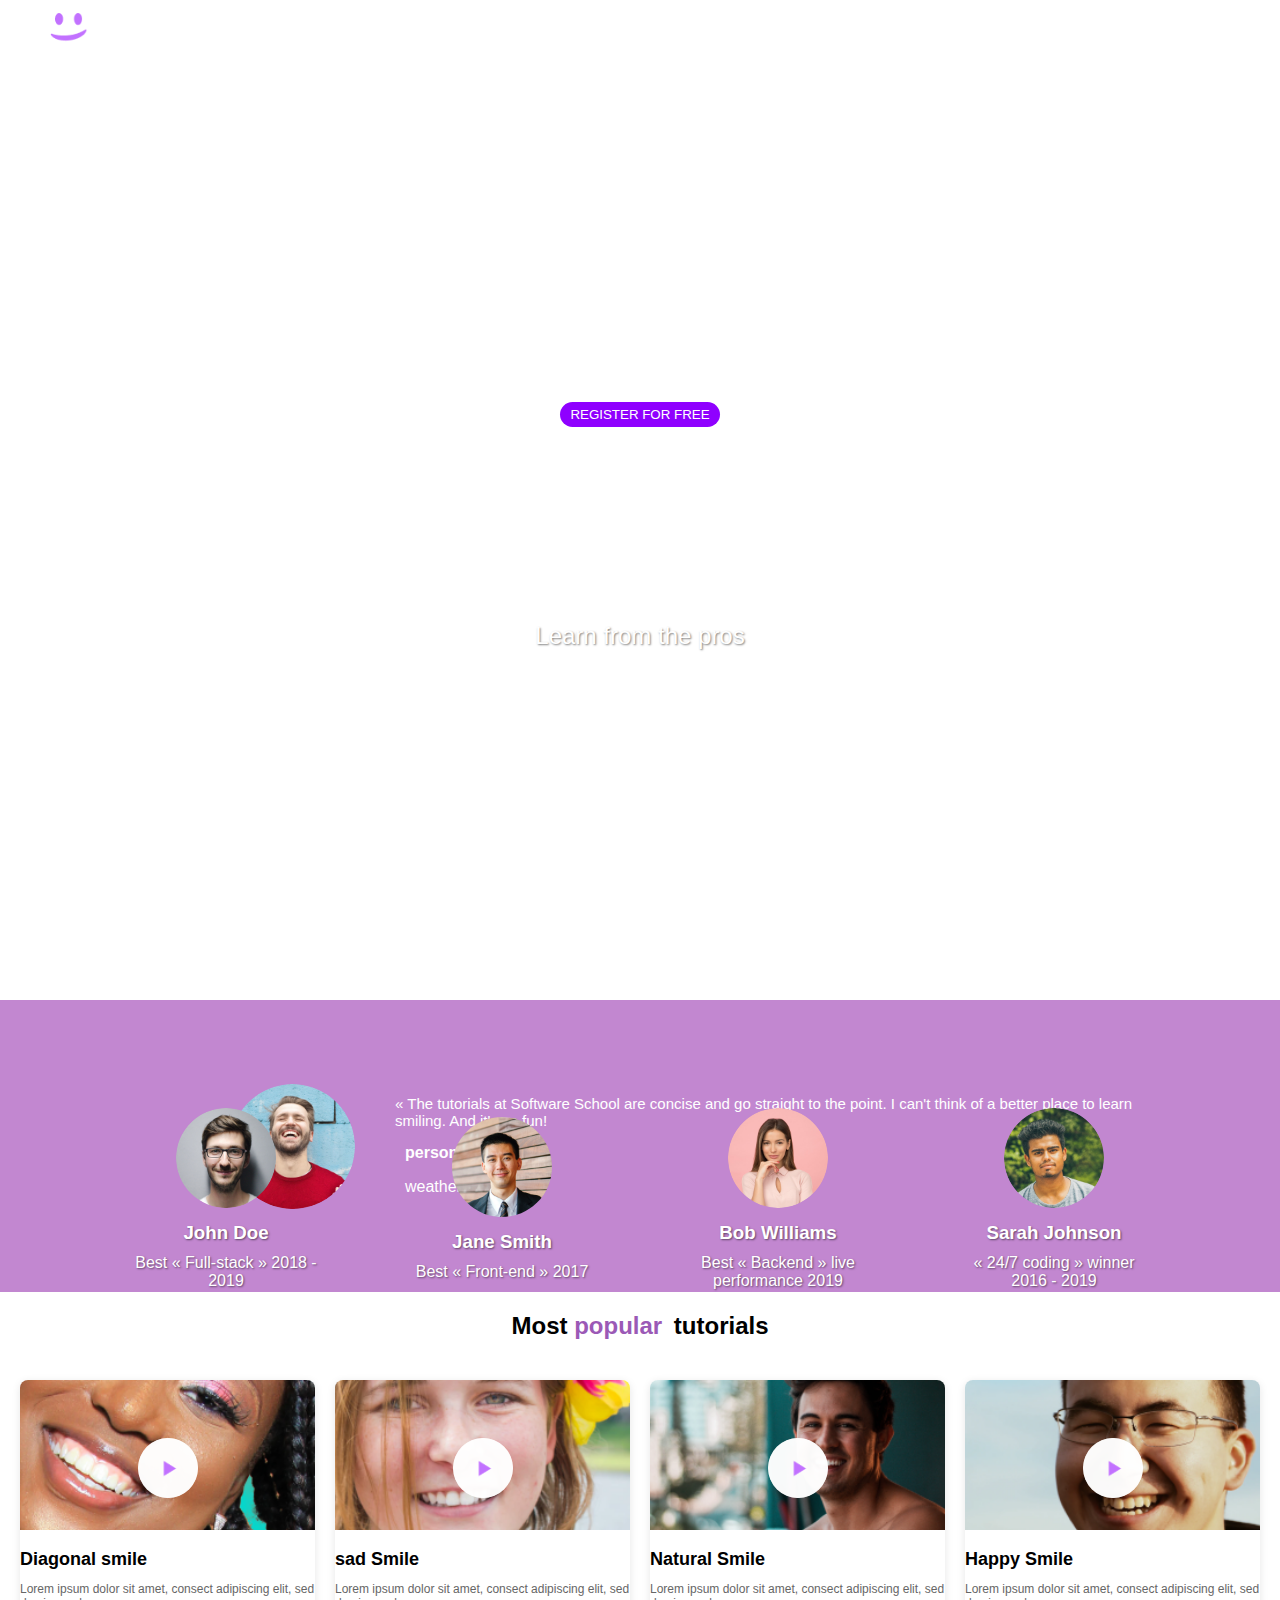
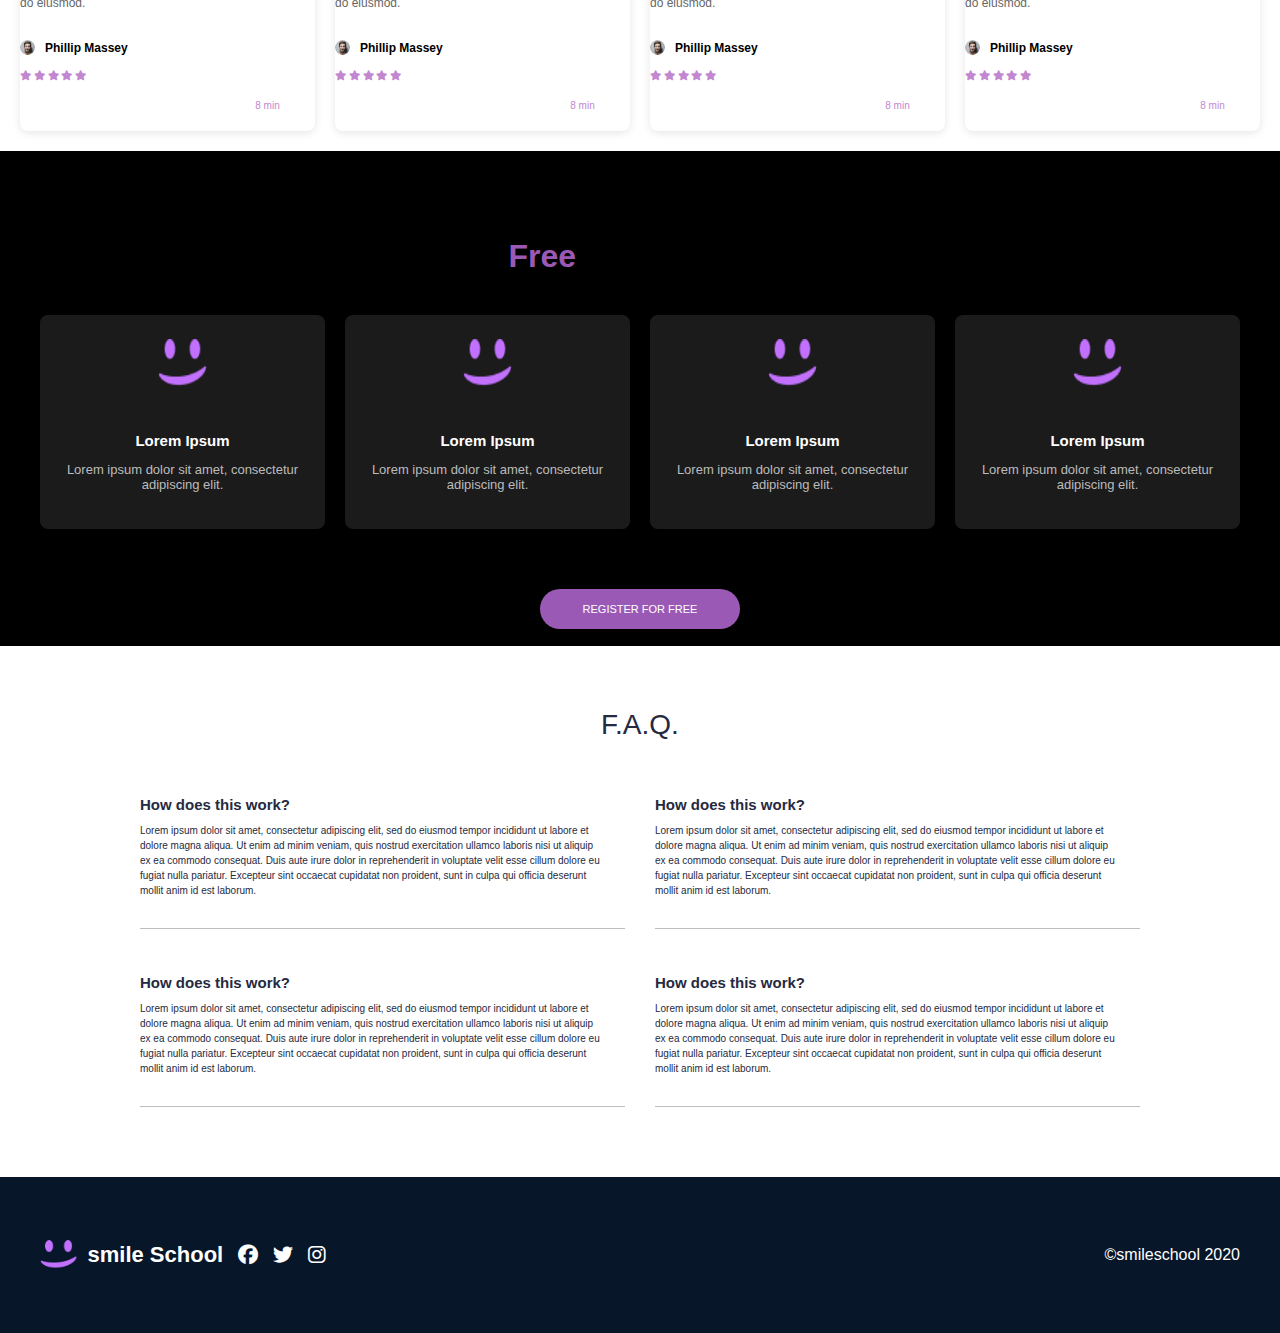
==== commit 98e31afd: "add updated styles.css file" ====
--- a/index.html
+++ b/index.html
@@ -12,7 +12,7 @@
     <header>
         <div class="logo">
             <img src="images/smile.png" alt="logo for softwareschool">
-            <h1>Software School</h1>
+            <h1>smile School</h1>
         </div>
         <nav>
             <ul>
@@ -205,17 +205,17 @@
           </section>
     </main>
     <footer>
-        <section>
-            <div>
-                <img src="https://fakeimg.pl/250x250?text=Sample+Logo" alt="logo">
-                <div>
-                    <i class="fa-brands fa-facebook"></i>
-                    <i class="fa-brands fa-twitter"></i>
-                    <i class="fa-brands fa-instagram"></i>
-                </div>
-            </div>
-            <p>©smileschool 2020</p>
-        </section>
-    </footer>
+        <div class="footer-content">
+            <div class="logo">
+                <img src="images/smile.png" alt="logo for softwareschool">
+                <h1>smile School</h1>
+            <div class="social-icons">
+              <i class="fa-brands fa-facebook"></i>
+              <i class="fa-brands fa-twitter"></i>
+              <i class="fa-brands fa-instagram"></i>
+            </div>
+          </div>
+          <p class="copy_right">©smileschool 2020</p>
+      </footer>
 </body>
 </html>--- a/styles.css
+++ b/styles.css
@@ -405,11 +405,11 @@
   }
 }
 .faq-container {
-  max-width: 800px;
+  max-width: 1000px;
   margin: 0 auto;
   padding: 40px;
   font-family: Arial, sans-serif;
-  color: #252B42;
+  color: hsl(228, 28%, 20%);
 }
 
 .faq-container h2 {
@@ -445,4 +445,50 @@
 .faq-item p {
   line-height: 1.5;
   font-size: 10px;
+}
+
+footer {
+  background-color: #071629;
+  padding: 50px 0;
+  color: #fff;
+}
+
+.footer-content {
+  max-width: 1200px;
+  margin: 0 auto;
+  display: flex;
+  justify-content: space-between;
+  align-items: center;
+}
+
+.logo {
+  display: flex;
+  align-items: center;
+  font-size: 11px;
+  font-weight: bold;
+  color: #fff;
+}
+
+.logo img {
+  max-width: 150px;
+  margin-right: 10px;
+  color: #fff;
+}
+
+.social-icons {
+  display: flex;
+  margin-right: 300px;
+  justify-content: flex-end;
+  flex-grow: 1;
+}
+
+.social-icons i {
+  font-size: 20px;
+  color: #fff;
+  margin-left: 15px;
+  cursor: pointer;
+}
+
+.social-icons i:hover {
+  color: #c271ff;
 }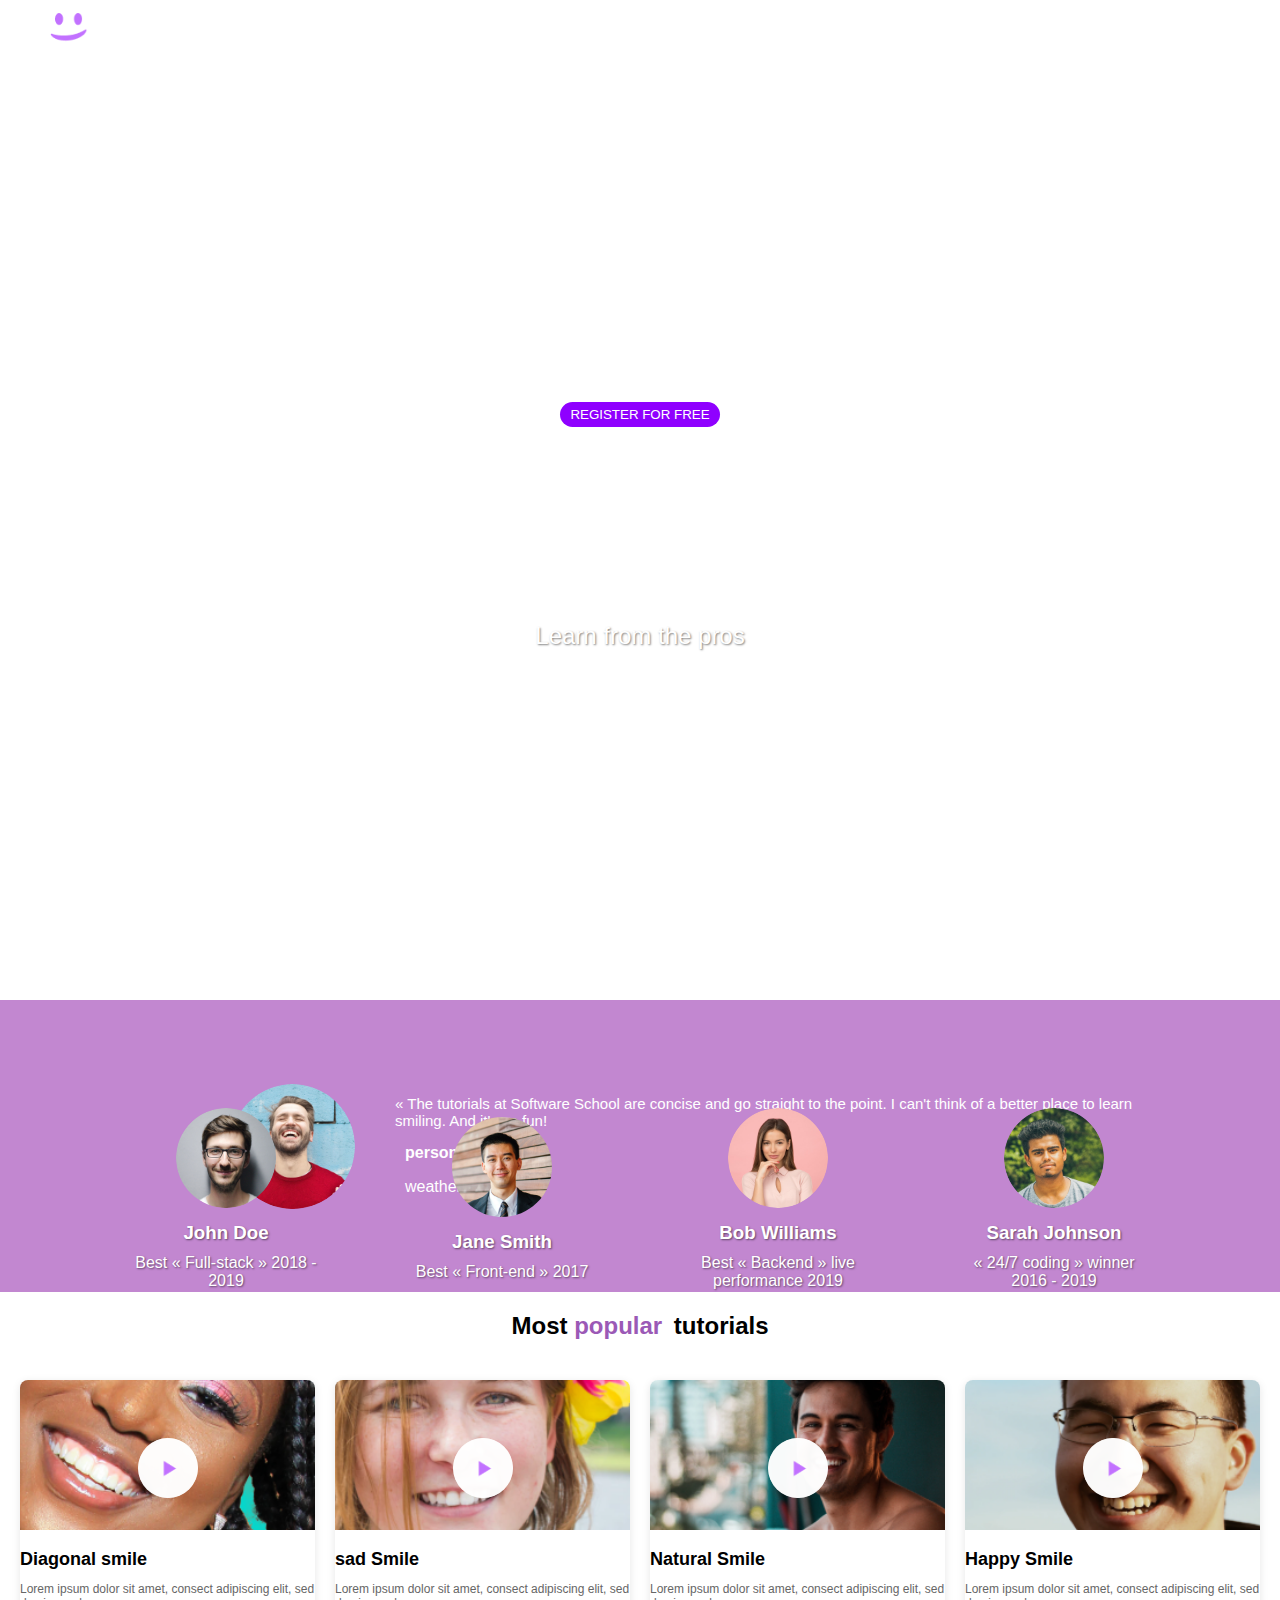
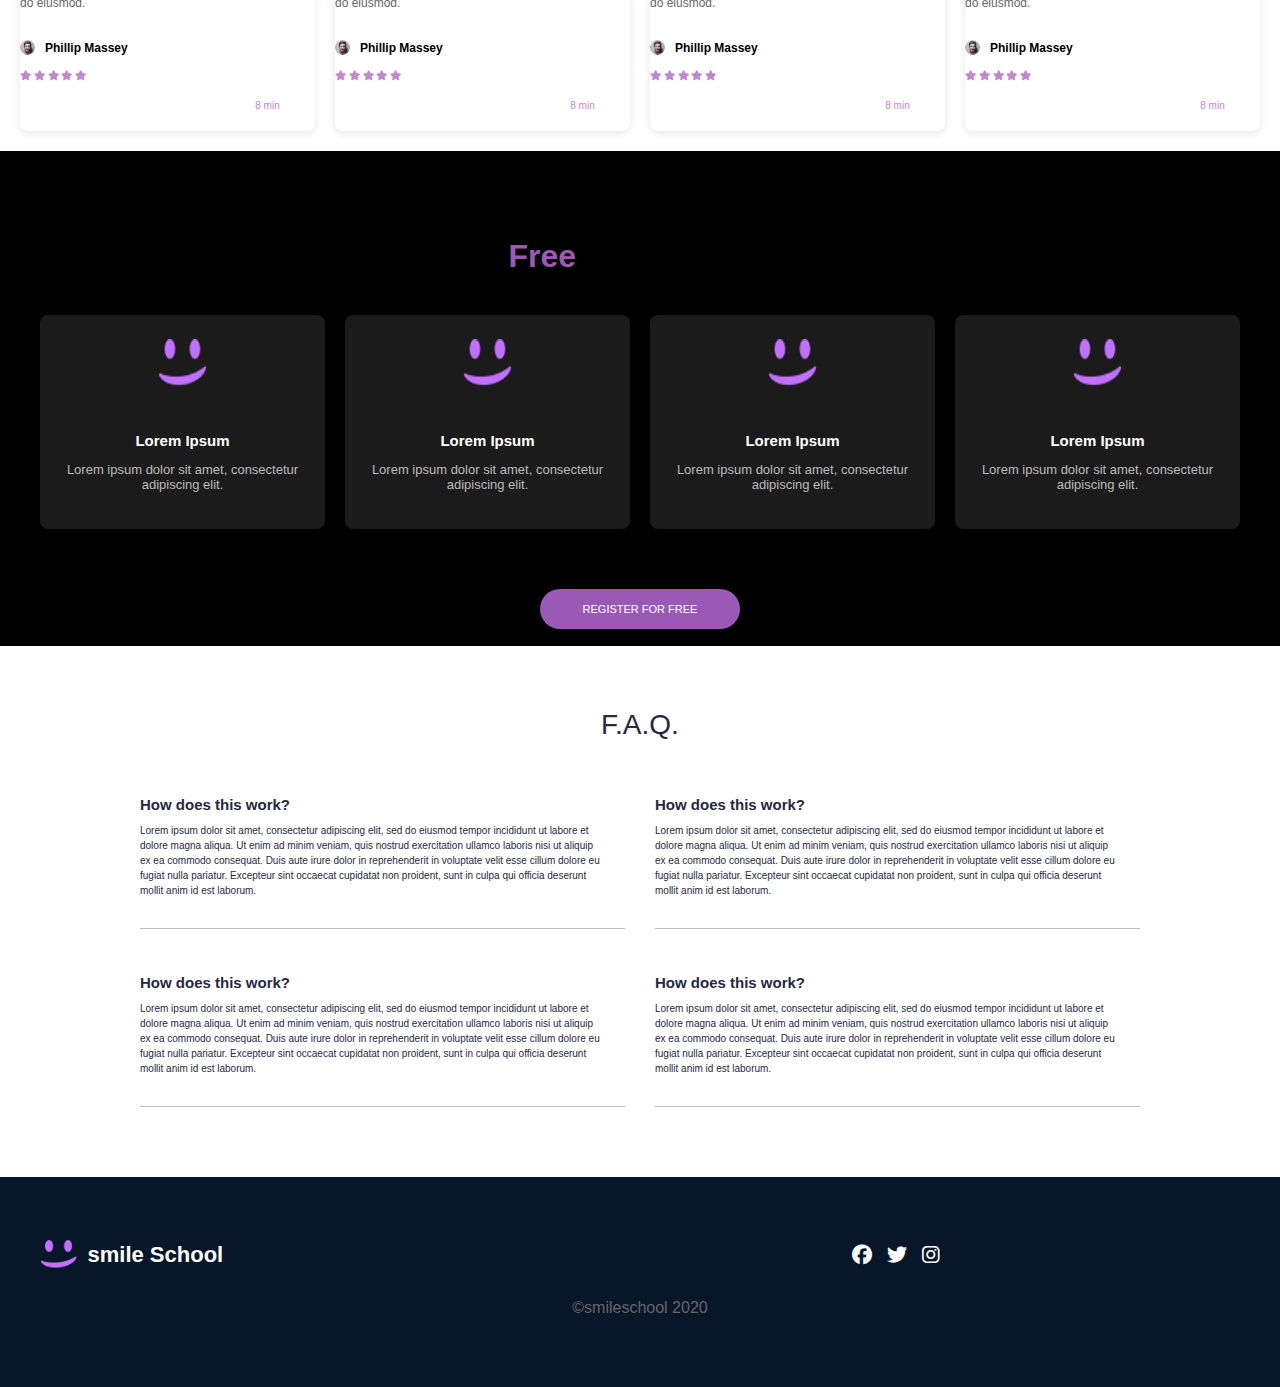
==== commit bddaefdf: "add updated styles.css file" ====
--- a/index.html
+++ b/index.html
@@ -3,7 +3,7 @@
 <head>
     <meta charset="UTF-8">
     <meta name="viewport" content="width=device-width, initial-scale=1.0">
-    <title>Software School</title>
+    <title>Smile School</title>
     <link rel="stylesheet" href="https://cdnjs.cloudflare.com/ajax/libs/font-awesome/6.1.1/css/all.min.css">
     <link rel="stylesheet" href="styles.css">
 </head>
@@ -209,6 +209,7 @@
             <div class="logo">
                 <img src="images/smile.png" alt="logo for softwareschool">
                 <h1>smile School</h1>
+            </div>
             <div class="social-icons">
               <i class="fa-brands fa-facebook"></i>
               <i class="fa-brands fa-twitter"></i>
--- a/styles.css
+++ b/styles.css
@@ -488,6 +488,11 @@
   margin-left: 15px;
   cursor: pointer;
 }
+.copy_right {
+  color: #666;
+  text-align: center;
+  margin-bottom: 20px;
+}
 
 .social-icons i:hover {
   color: #c271ff;
